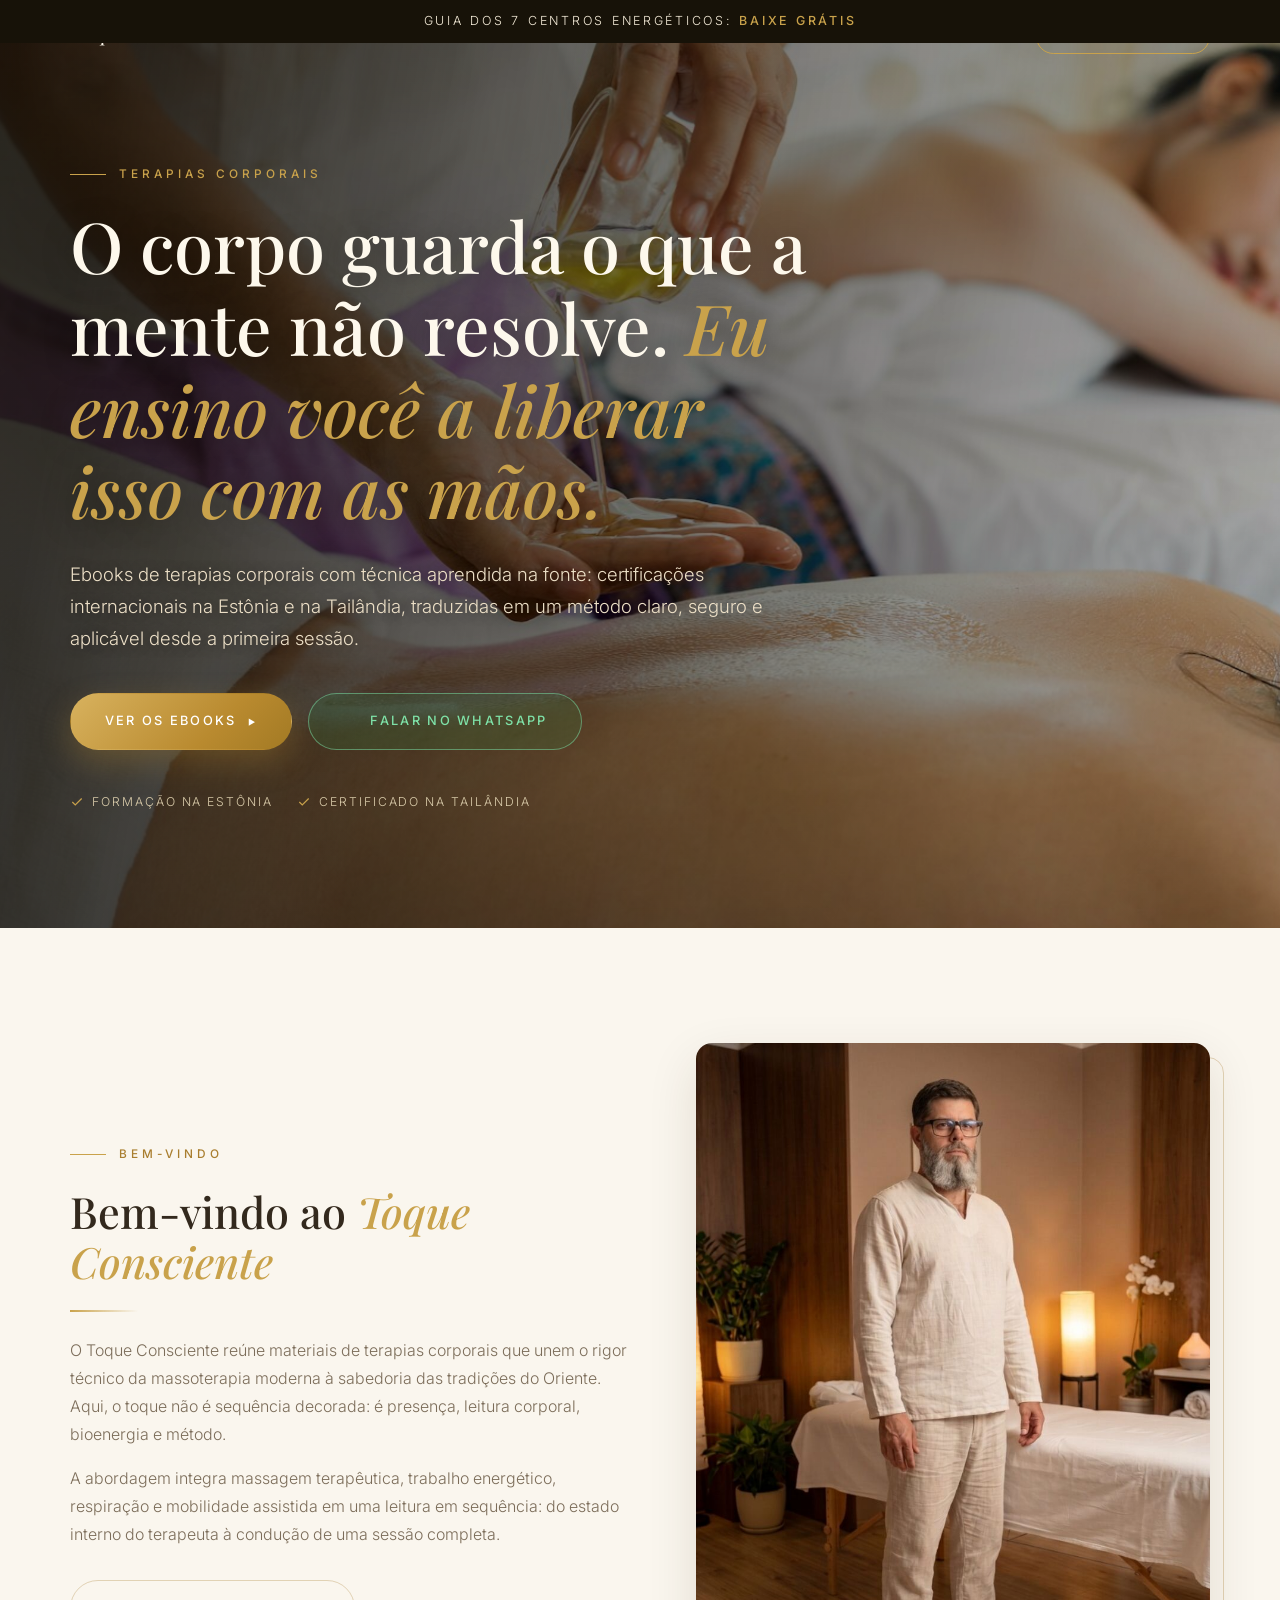
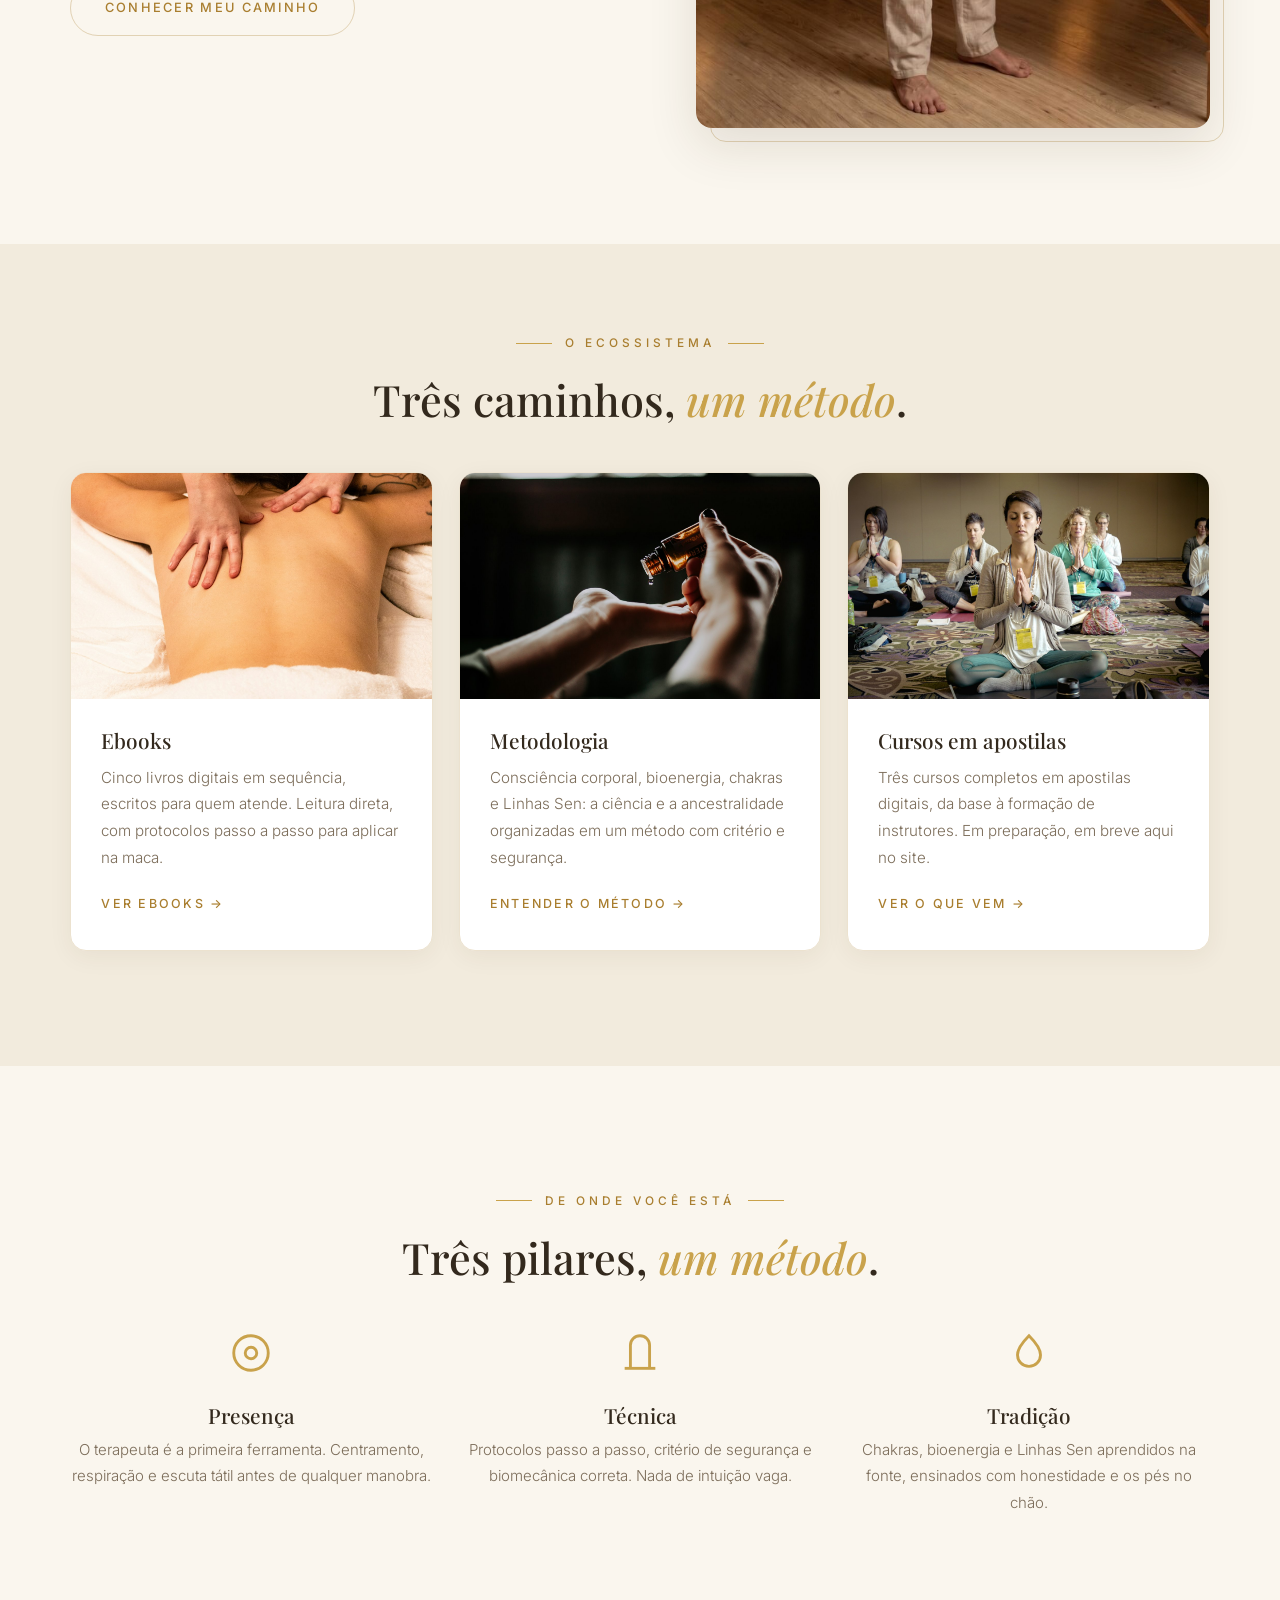
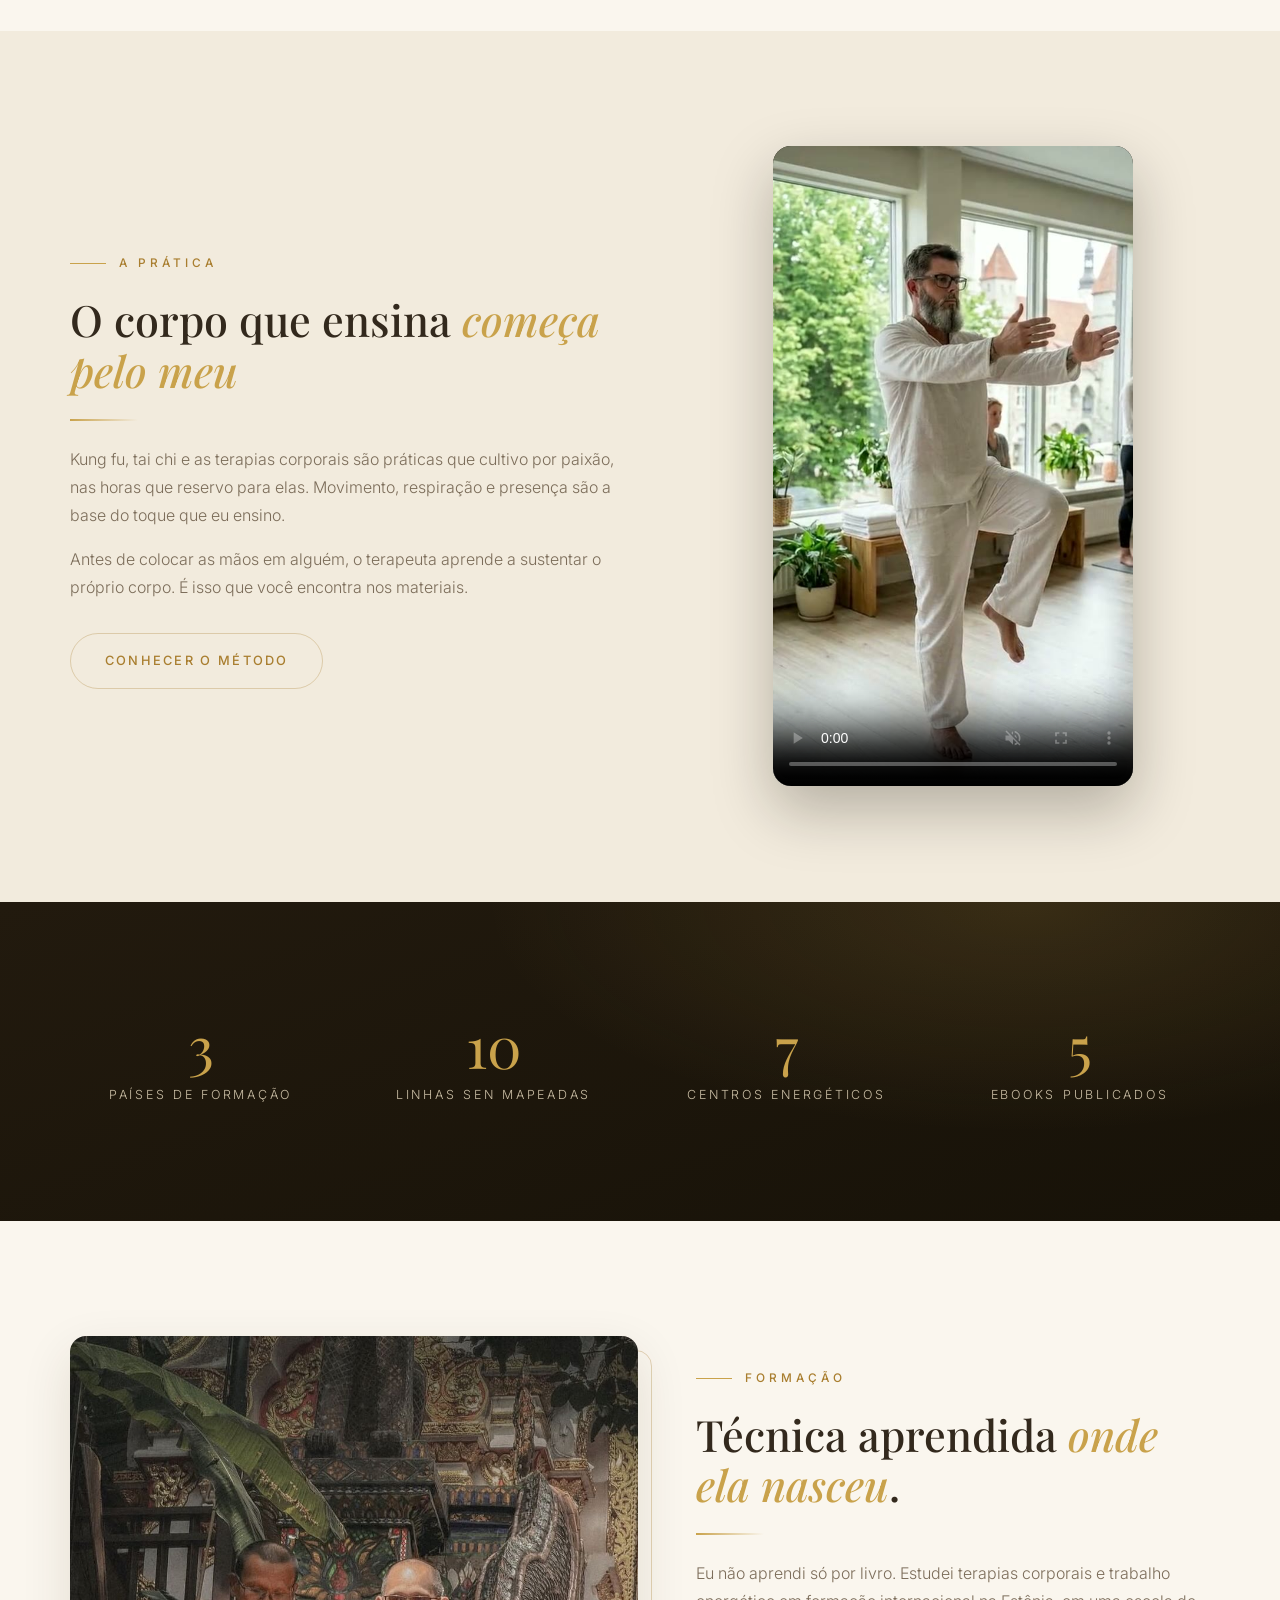
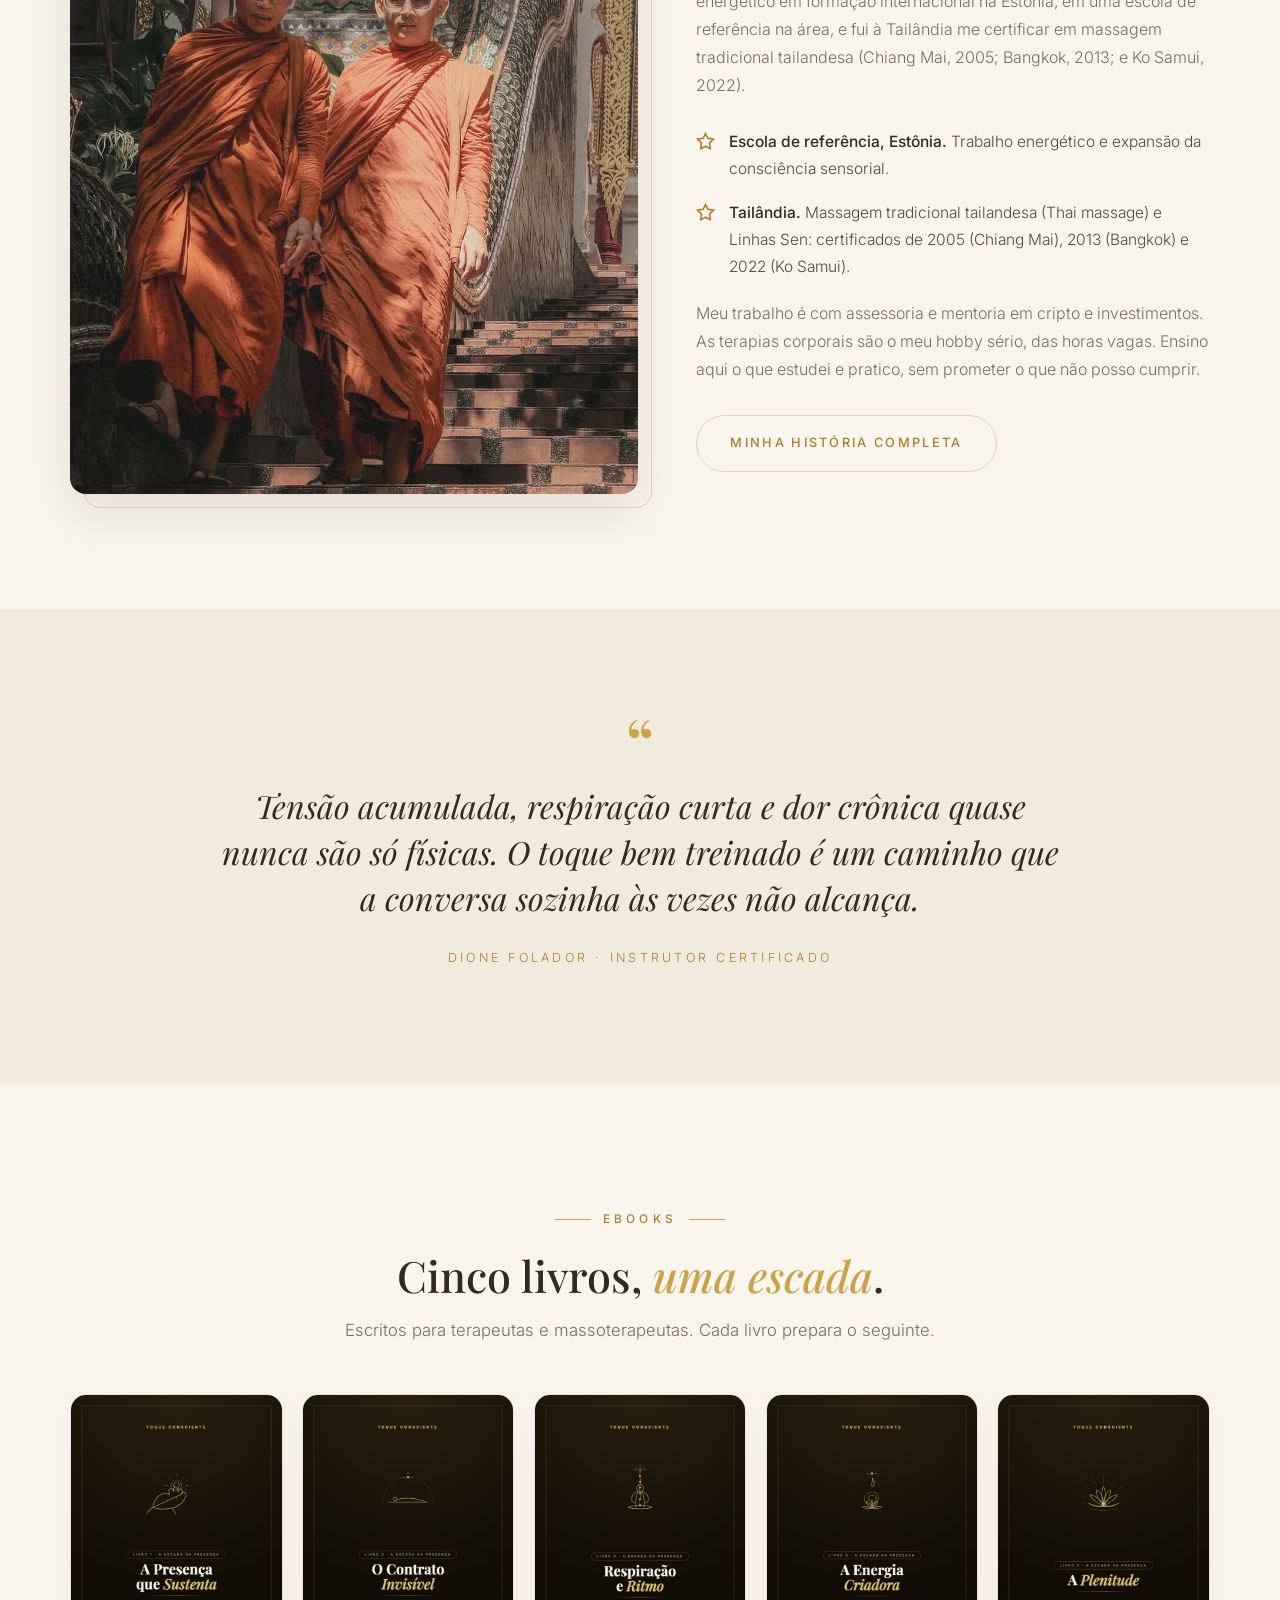
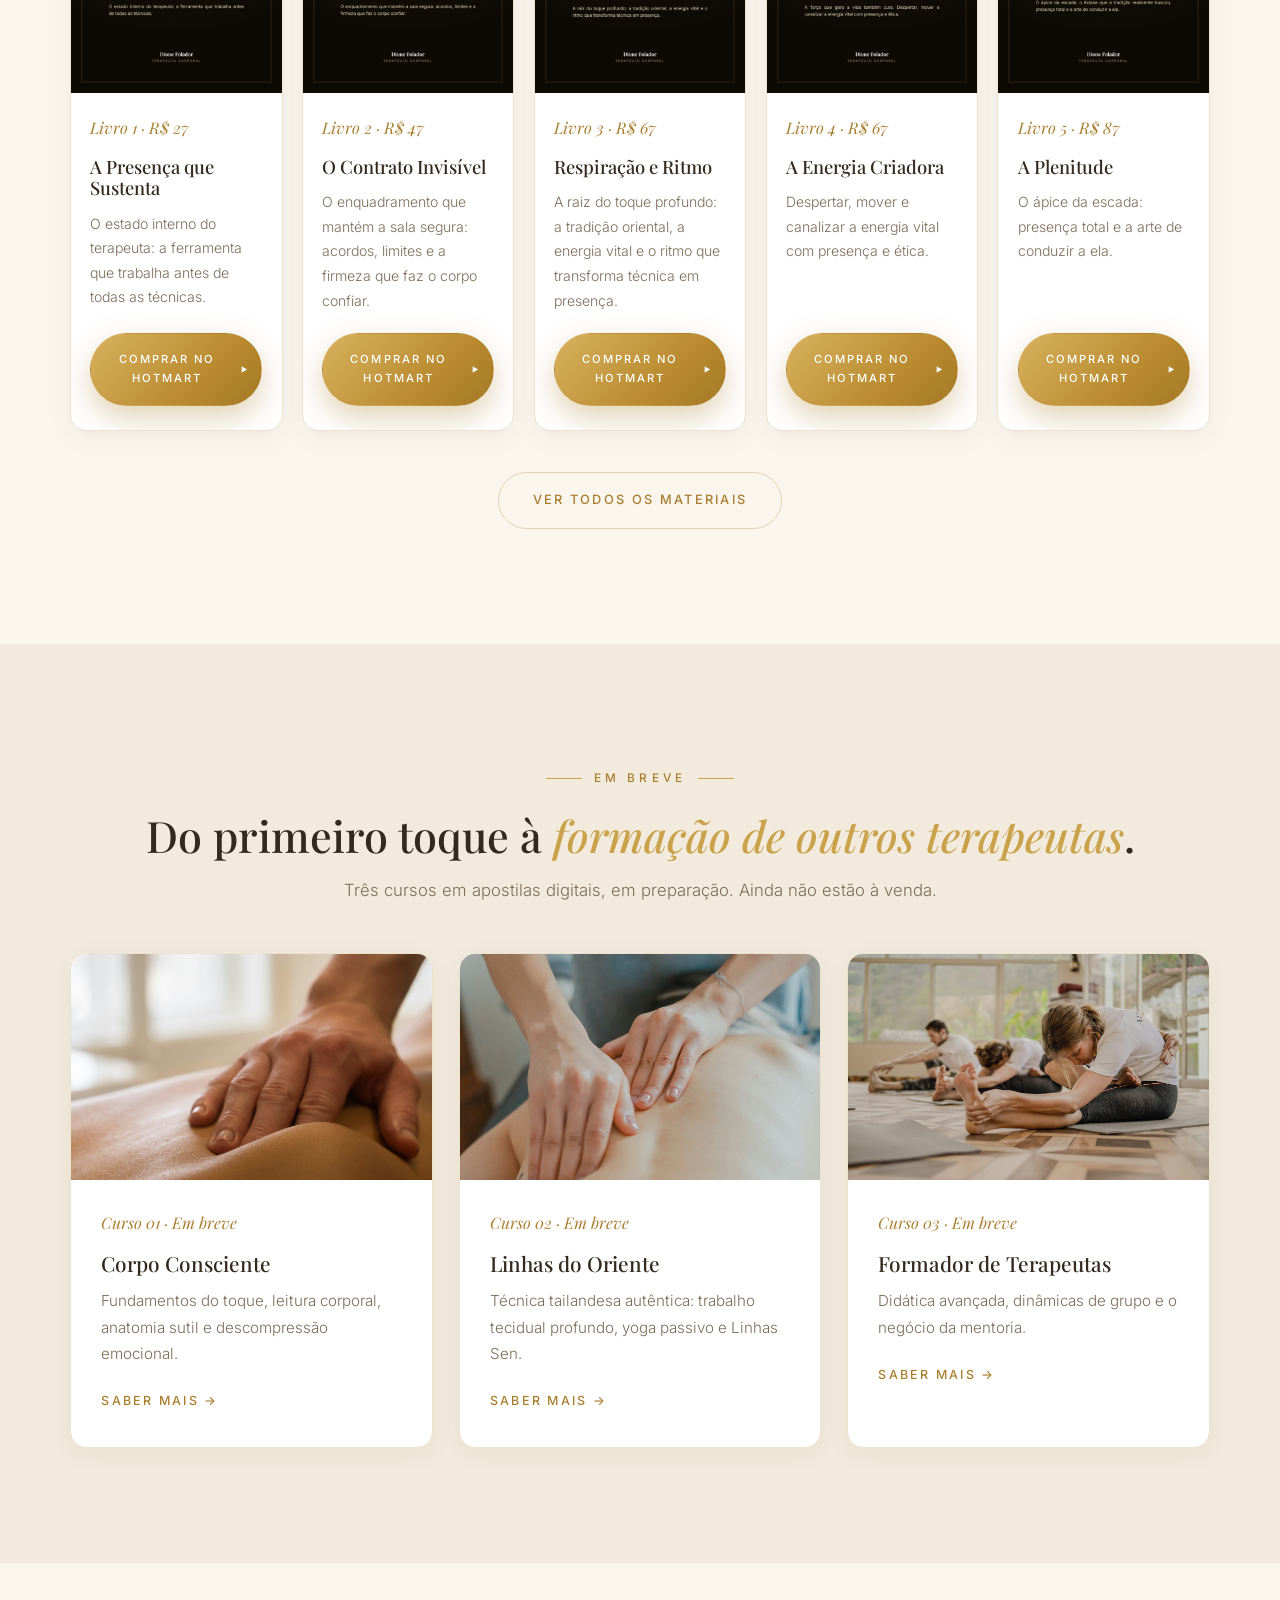
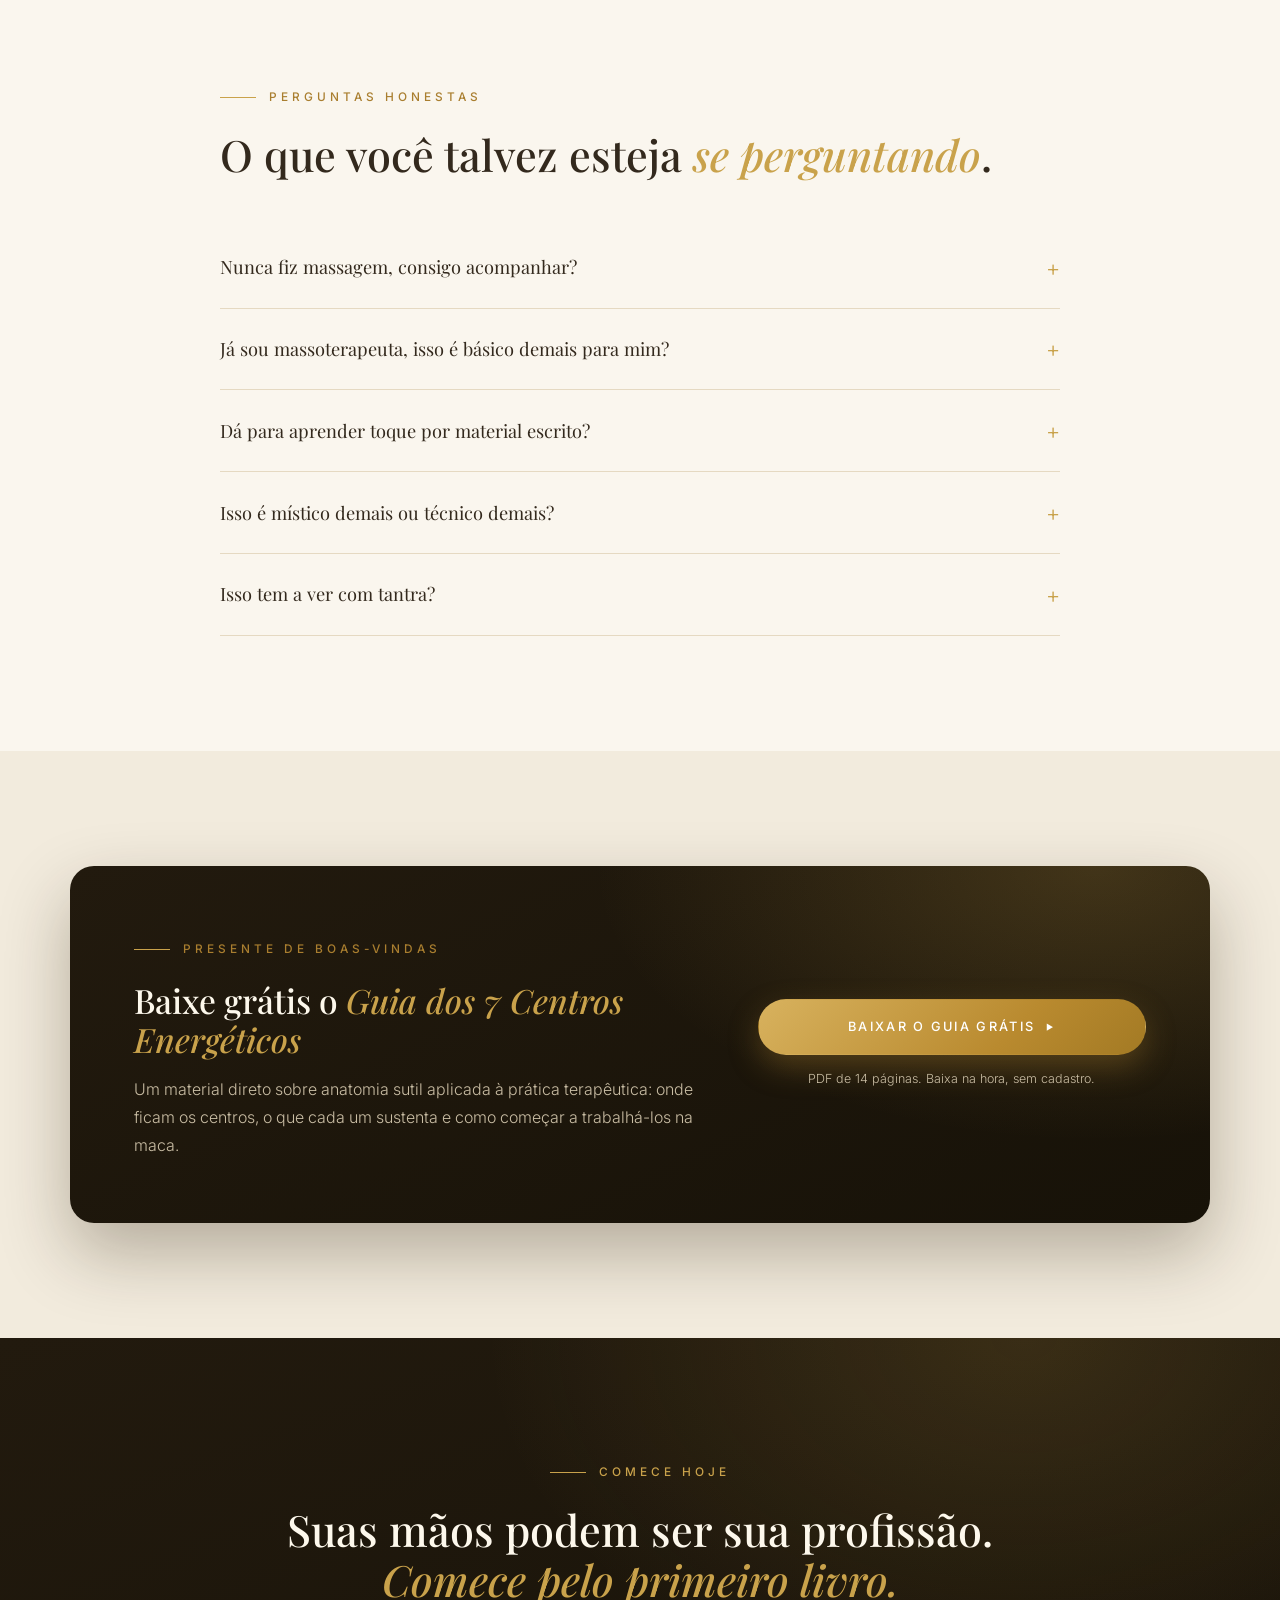
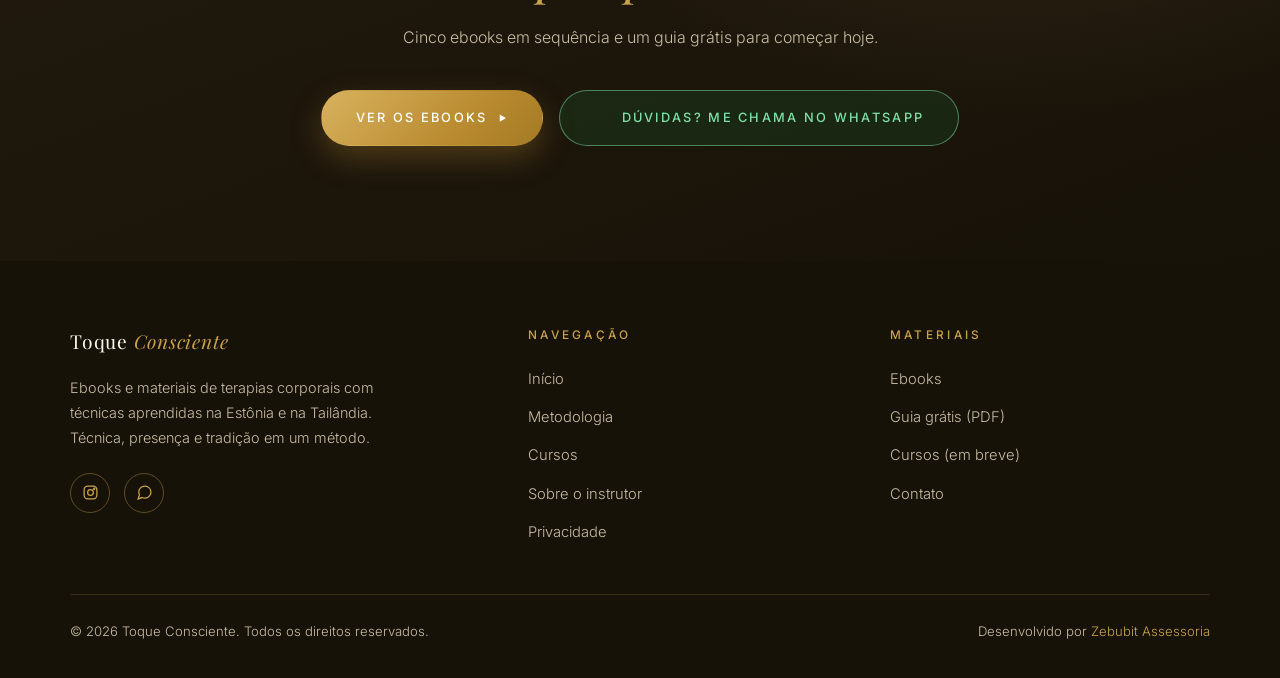
==== index.html @ 994fe3fe "Site Toque Consciente: ebooks, guia grátis e cursos em breve Co-Authored-By: Claude Fable 5.2 <norep" ====
<!DOCTYPE html>
<html lang="pt-BR">
<head>
  <meta charset="UTF-8">
  <meta name="viewport" content="width=device-width, initial-scale=1.0">
  <title>Toque Consciente | Ebooks de Terapias Corporais</title>
  <meta name="description" content="Ebooks de terapias corporais para terapeutas e massoterapeutas: presença, enquadramento, respiração e trabalho energético. Técnica estudada na Estônia e na Tailândia. Baixe grátis o Guia dos 7 Centros Energéticos.">
  <link rel="canonical" href="https://toqueconsciente.com.br/">
  <meta property="og:type" content="website">
  <meta property="og:site_name" content="Toque Consciente">
  <meta property="og:title" content="Toque Consciente | Ebooks de Terapias Corporais">
  <meta property="og:description" content="Ebooks de terapias corporais para terapeutas e massoterapeutas: presença, enquadramento, respiração e trabalho energético. Técnica estudada na Estônia e na Tailândia. Baixe grátis o Guia dos 7 Centros Energéticos.">
  <meta property="og:url" content="https://toqueconsciente.com.br/">
  <meta property="og:image" content="https://toqueconsciente.com.br/img/og.jpg">
  <meta name="twitter:card" content="summary_large_image">
  <link rel="icon" href="favicon.svg" type="image/svg+xml">
  <meta name="theme-color" content="#171208">
  <link rel="stylesheet" href="css/style.css">
</head>
<body>

<div class="announce">Guia dos 7 Centros Energéticos: <a href="downloads/guia-7-centros-energeticos.pdf" download><strong>baixe grátis</strong></a></div>

<header class="nav">
  <div class="container nav-inner">
    <a href="./" class="brand">Toque <span>Consciente</span></a>
    <button class="hamburger" aria-label="Abrir menu"><span></span><span></span><span></span></button>
    <ul class="nav-links">
      <li><a href="./" class="active">Início</a></li>
      <li><a href="metodologia">Metodologia</a></li>
      <li><a href="ebooks">Ebooks</a></li>
      <li><a href="cursos">Cursos</a></li>
      <li><a href="sobre">Sobre</a></li>
      <li><a href="ebooks" class="nav-cta">Ver os ebooks</a></li>
    </ul>
  </div>
</header>

<!-- HERO -->
<section class="hero">
    <div class="hero-bg" style="background-image:url('img/apoio/1544161515-4ab6ce6db874.jpg')"></div>
  <div class="container">
    <div class="hero-content">
      <span class="eyebrow reveal">Terapias Corporais</span>
      <h1 class="reveal d1">O corpo guarda o que a mente não resolve. <em>Eu ensino você a liberar isso com as mãos.</em></h1>
      <p class="sub reveal d2">Ebooks de terapias corporais com técnica aprendida na fonte: certificações internacionais na Estônia e na Tailândia, traduzidas em um método claro, seguro e aplicável desde a primeira sessão.</p>
      <div class="cta-row reveal d3">
        <a href="ebooks" class="btn btn-gold">Ver os ebooks</a>
        <a href="https://wa.me/5534993421500?text=Ol%C3%A1!%20Vim%20pelo%20site%20Toque%20Consciente%20e%20quero%20saber%20mais." target="_blank" rel="noopener" class="btn btn-wa"><svg viewBox="0 0 24 24" fill="none" stroke-width="2"><path d="M21 11.5a8.38 8.38 0 0 1-.9 3.8 8.5 8.5 0 0 1-7.6 4.7 8.38 8.38 0 0 1-3.8-.9L3 21l1.9-5.7a8.38 8.38 0 0 1-.9-3.8 8.5 8.5 0 0 1 4.7-7.6 8.38 8.38 0 0 1 3.8-.9h.5a8.48 8.48 0 0 1 8 8v.5z"/></svg>Falar no WhatsApp</a>
      </div>
      <div class="hero-badges reveal d3">
        <span><svg viewBox="0 0 24 24" fill="none" stroke-width="2"><path d="M20 6L9 17l-5-5"/></svg>Formação na Estônia</span>
        <span><svg viewBox="0 0 24 24" fill="none" stroke-width="2"><path d="M20 6L9 17l-5-5"/></svg>Certificado na Tailândia</span>
      </div>
    </div>
  </div>
</section>

<!-- BOAS-VINDAS -->
<section>
  <div class="container split">
    <div class="reveal">
      <span class="eyebrow">Bem-vindo</span>
      <h2>Bem-vindo ao <em>Toque Consciente</em></h2>
      <hr class="gold-rule">
      <p style="color:var(--muted);">O Toque Consciente reúne materiais de terapias corporais que unem o rigor técnico da massoterapia moderna à sabedoria das tradições do Oriente. Aqui, o toque não é sequência decorada: é presença, leitura corporal, bioenergia e método.</p>
      <p style="color:var(--muted); margin-top:1rem;">A abordagem integra massagem terapêutica, trabalho energético, respiração e mobilidade assistida em uma leitura em sequência: do estado interno do terapeuta à condução de uma sessão completa.</p>
      <div class="cta-row" style="margin-top:2rem;">
        <a href="sobre" class="btn btn-ghost">Conhecer meu caminho</a>
      </div>
    </div>
    <div class="photo-frame reveal d1">
      <img class="photo portrait" src="img/tailandia/dione-maca.jpg" alt="Dione Folador na sala de atendimento, ao lado da maca" loading="lazy">
    </div>
  </div>
</section>

<!-- 3 CARDS COM FOTO (Academia / Sessões / Formação) -->
<section style="background:var(--surface); padding-top:5rem;">
  <div class="container">
    <div class="section-head center reveal">
      <span class="eyebrow">O ecossistema</span>
      <h2>Três caminhos, <em>um método</em>.</h2>
    </div>
    <div class="grid-3">
      <article class="card photo-card reveal">
        <img src="img/apoio/1639162906614-0603b0ae95fd.jpg" alt="Terapeuta aplicando massagem nas costas">
        <div class="pc-body">
          <h3>Ebooks</h3>
          <p>Cinco livros digitais em sequência, escritos para quem atende. Leitura direta, com protocolos passo a passo para aplicar na maca.</p>
          <a class="card-link" href="ebooks">Ver ebooks →</a>
        </div>
      </article>
      <article class="card photo-card reveal d1">
        <img src="img/apoio/1515377905703-c4788e51af15.jpg" alt="Óleo de massagem em frasco âmbar">
        <div class="pc-body">
          <h3>Metodologia</h3>
          <p>Consciência corporal, bioenergia, chakras e Linhas Sen: a ciência e a ancestralidade organizadas em um método com critério e segurança.</p>
          <a class="card-link" href="metodologia">Entender o método →</a>
        </div>
      </article>
      <article class="card photo-card reveal d2">
        <img src="img/apoio/1529693662653-9d480530a697.jpg" alt="Grupo em prática corporal guiada">
        <div class="pc-body">
          <h3>Cursos em apostilas</h3>
          <p>Três cursos completos em apostilas digitais, da base à formação de instrutores. Em preparação, em breve aqui no site.</p>
          <a class="card-link" href="cursos">Ver o que vem →</a>
        </div>
      </article>
    </div>
  </div>
</section>

<!-- PILARES -->
<section>
  <div class="container">
    <div class="section-head center reveal">
      <span class="eyebrow">De onde você está</span>
      <h2>Três pilares, <em>um método</em>.</h2>
    </div>
    <div class="grid-3 pillars">
      <div class="pillar reveal">
        <svg viewBox="0 0 24 24" fill="none" stroke-width="1.5"><circle cx="12" cy="12" r="9"/><circle cx="12" cy="12" r="3"/></svg>
        <h3>Presença</h3>
        <p>O terapeuta é a primeira ferramenta. Centramento, respiração e escuta tátil antes de qualquer manobra.</p>
      </div>
      <div class="pillar reveal d1">
        <svg viewBox="0 0 24 24" fill="none" stroke-width="1.5"><path d="M7 20V8a5 5 0 0 1 10 0v12"/><path d="M4 20h16"/></svg>
        <h3>Técnica</h3>
        <p>Protocolos passo a passo, critério de segurança e biomecânica correta. Nada de intuição vaga.</p>
      </div>
      <div class="pillar reveal d2">
        <svg viewBox="0 0 24 24" fill="none" stroke-width="1.5"><path d="M12 3c-4 4-6 7-6 10a6 6 0 0 0 12 0c0-3-2-6-6-10z"/></svg>
        <h3>Tradição</h3>
        <p>Chakras, bioenergia e Linhas Sen aprendidos na fonte, ensinados com honestidade e os pés no chão.</p>
      </div>
    </div>
  </div>
</section>

<!-- A PRÁTICA (vídeo de kung fu e tai chi) -->
<section style="background:var(--surface);">
  <div class="container split">
    <div class="reveal">
      <span class="eyebrow">A prática</span>
      <h2>O corpo que ensina <em>começa pelo meu</em></h2>
      <hr class="gold-rule">
      <p style="color:var(--muted);">Kung fu, tai chi e as terapias corporais são práticas que cultivo por paixão, nas horas que reservo para elas. Movimento, respiração e presença são a base do toque que eu ensino.</p>
      <p style="color:var(--muted); margin-top:1rem;">Antes de colocar as mãos em alguém, o terapeuta aprende a sustentar o próprio corpo. É isso que você encontra nos materiais.</p>
      <div class="cta-row" style="margin-top:2rem;">
        <a href="metodologia" class="btn btn-ghost">Conhecer o método</a>
      </div>
    </div>
    <div class="pratica-video reveal d1">
      <video id="videoPratica" muted loop playsinline preload="metadata" poster="media/pratica-montagem-capa.jpg" aria-label="Montagem de práticas: kung fu e tai chi, aulas em grupo, a turma e as cerimônias de formação">
        <source src="media/pratica-montagem.mp4" type="video/mp4">
      </video>
    </div>
  </div>
</section>

<style>
.pratica-video{width:min(100%,360px);justify-self:center;aspect-ratio:9/16;border-radius:18px;overflow:hidden;box-shadow:0 24px 60px rgba(23,18,8,.28);background:#171208;}
.pratica-video video{display:block;width:100%;height:100%;object-fit:cover;}
</style>
<script>
(function(){
  var v=document.getElementById('videoPratica'); if(!v) return;
  if(window.matchMedia('(prefers-reduced-motion: reduce)').matches){ v.controls=true; return; }
  if('IntersectionObserver' in window){
    new IntersectionObserver(function(es){ es.forEach(function(e){ if(e.isIntersecting){ var p=v.play(); if(p&&p.catch) p.catch(function(){ v.controls=true; }); } else { v.pause(); } }); },{threshold:.25}).observe(v);
  } else { v.play(); }
})();
</script>

<!-- FAIXA DE NÚMEROS -->
<section class="band-dark">
  <div class="container">
    <div class="stats reveal">
      <div class="stat"><div class="n">3</div><div class="l">Países de formação</div></div>
      <div class="stat"><div class="n">10</div><div class="l">Linhas Sen mapeadas</div></div>
      <div class="stat"><div class="n">7</div><div class="l">Centros energéticos</div></div>
      <div class="stat"><div class="n">5</div><div class="l">Ebooks publicados</div></div>
    </div>
  </div>
</section>

<!-- AUTORIDADE -->
<section>
  <div class="container split">
    <div class="photo-frame reveal">
      <img class="photo portrait" src="img/tailandia/monges-caminhando.jpg" alt="Monges budistas caminhando em um templo na Tailândia" loading="lazy">
    </div>
    <div class="reveal d1">
      <span class="eyebrow">Formação</span>
      <h2>Técnica aprendida <em>onde ela nasceu</em>.</h2>
      <hr class="gold-rule">
      <p style="color:var(--muted);">Eu não aprendi só por livro. Estudei terapias corporais e trabalho energético em formação internacional na Estônia, em uma escola de referência na área, e fui à Tailândia me certificar em massagem tradicional tailandesa (Chiang Mai, 2005; Bangkok, 2013; e Ko Samui, 2022).</p>
      <ul class="cred-list">
        <li><svg viewBox="0 0 24 24" fill="none" stroke-width="2"><path d="M12 2l3 6 7 1-5 5 1 7-6-3-6 3 1-7-5-5 7-1z"/></svg><span><strong>Escola de referência, Estônia.</strong> Trabalho energético e expansão da consciência sensorial.</span></li>
        <li><svg viewBox="0 0 24 24" fill="none" stroke-width="2"><path d="M12 2l3 6 7 1-5 5 1 7-6-3-6 3 1-7-5-5 7-1z"/></svg><span><strong>Tailândia.</strong> Massagem tradicional tailandesa (Thai massage) e Linhas Sen: certificados de 2005 (Chiang Mai), 2013 (Bangkok) e 2022 (Ko Samui).</span></li>
      </ul>
      <p style="color:var(--muted); margin-top:1.2rem;">Meu trabalho é com assessoria e mentoria em cripto e investimentos. As terapias corporais são o meu hobby sério, das horas vagas. Ensino aqui o que estudei e pratico, sem prometer o que não posso cumprir.</p>
      <div class="cta-row" style="margin-top:2rem;">
        <a href="sobre" class="btn btn-ghost">Minha história completa</a>
      </div>
    </div>
  </div>
</section>

<!-- CITAÇÃO -->
<section style="background:var(--surface);">
  <div class="container">
    <figure class="quote reveal">
      <span class="q-mark">“</span>
      <blockquote>Tensão acumulada, respiração curta e dor crônica quase nunca são só físicas. O toque bem treinado é um caminho que a conversa sozinha às vezes não alcança.</blockquote>
      <figcaption>Dione Folador · Instrutor certificado</figcaption>
    </figure>
  </div>
</section>

<!-- EBOOKS -->
<section>
  <div class="container">
    <div class="section-head center reveal">
      <span class="eyebrow">Ebooks</span>
      <h2>Cinco livros, <em>uma escada</em>.</h2>
      <p class="lead">Escritos para terapeutas e massoterapeutas. Cada livro prepara o seguinte.</p>
    </div>
    <div class="ebook-grid">
      <article class="card ebook-card reveal">
        <a href="https://pay.hotmart.com/T107495771S" target="_blank" rel="noopener"><img src="img/ebooks/livro-1.jpg" alt="Capa do ebook A Presença que Sustenta" loading="lazy" width="636" height="900"></a>
        <div class="pc-body">
          <span class="num">Livro 1 · R$ 27</span>
          <h3>A Presença que Sustenta</h3>
          <p>O estado interno do terapeuta: a ferramenta que trabalha antes de todas as técnicas.</p>
          <a class="btn btn-gold" href="https://pay.hotmart.com/T107495771S" target="_blank" rel="noopener">Comprar no Hotmart</a>
        </div>
      </article>
      <article class="card ebook-card reveal">
        <a href="https://pay.hotmart.com/H107496016I" target="_blank" rel="noopener"><img src="img/ebooks/livro-2.jpg" alt="Capa do ebook O Contrato Invisível" loading="lazy" width="636" height="900"></a>
        <div class="pc-body">
          <span class="num">Livro 2 · R$ 47</span>
          <h3>O Contrato Invisível</h3>
          <p>O enquadramento que mantém a sala segura: acordos, limites e a firmeza que faz o corpo confiar.</p>
          <a class="btn btn-gold" href="https://pay.hotmart.com/H107496016I" target="_blank" rel="noopener">Comprar no Hotmart</a>
        </div>
      </article>
      <article class="card ebook-card reveal">
        <a href="https://pay.hotmart.com/S107496141J" target="_blank" rel="noopener"><img src="img/ebooks/livro-3.jpg" alt="Capa do ebook Respiração e Ritmo" loading="lazy" width="636" height="900"></a>
        <div class="pc-body">
          <span class="num">Livro 3 · R$ 67</span>
          <h3>Respiração e Ritmo</h3>
          <p>A raiz do toque profundo: a tradição oriental, a energia vital e o ritmo que transforma técnica em presença.</p>
          <a class="btn btn-gold" href="https://pay.hotmart.com/S107496141J" target="_blank" rel="noopener">Comprar no Hotmart</a>
        </div>
      </article>
      <article class="card ebook-card reveal">
        <a href="https://pay.hotmart.com/H107496213Y" target="_blank" rel="noopener"><img src="img/ebooks/livro-4.jpg" alt="Capa do ebook A Energia Criadora" loading="lazy" width="636" height="900"></a>
        <div class="pc-body">
          <span class="num">Livro 4 · R$ 67</span>
          <h3>A Energia Criadora</h3>
          <p>Despertar, mover e canalizar a energia vital com presença e ética.</p>
          <a class="btn btn-gold" href="https://pay.hotmart.com/H107496213Y" target="_blank" rel="noopener">Comprar no Hotmart</a>
        </div>
      </article>
      <article class="card ebook-card reveal">
        <a href="https://pay.hotmart.com/P107498707A" target="_blank" rel="noopener"><img src="img/ebooks/livro-5.jpg" alt="Capa do ebook A Plenitude" loading="lazy" width="636" height="900"></a>
        <div class="pc-body">
          <span class="num">Livro 5 · R$ 87</span>
          <h3>A Plenitude</h3>
          <p>O ápice da escada: presença total e a arte de conduzir a ela.</p>
          <a class="btn btn-gold" href="https://pay.hotmart.com/P107498707A" target="_blank" rel="noopener">Comprar no Hotmart</a>
        </div>
      </article>
    </div>
    <div class="cta-row" style="justify-content:center; margin-top:2.6rem;">
      <a href="ebooks" class="btn btn-ghost">Ver todos os materiais</a>
    </div>
  </div>
</section>

<!-- ESTEIRA DE CURSOS COM FOTOS -->
<section style="background:var(--surface);">
  <div class="container">
    <div class="section-head center reveal">
      <span class="eyebrow">Em breve</span>
      <h2>Do primeiro toque à <em>formação de outros terapeutas</em>.</h2>
      <p class="lead">Três cursos em apostilas digitais, em preparação. Ainda não estão à venda.</p>
    </div>
    <div class="grid-3">
      <article class="card photo-card reveal">
        <img src="img/apoio/1745327883508-b6cd32e5dde5.jpg" alt="Massagem terapêutica nas costas">
        <div class="pc-body">
          <span class="num">Curso 01 · Em breve</span>
          <h3>Corpo Consciente</h3>
          <p>Fundamentos do toque, leitura corporal, anatomia sutil e descompressão emocional.</p>
          <a class="card-link" href="cursos">Saber mais →</a>
        </div>
      </article>
      <article class="card photo-card reveal d1">
        <img src="img/apoio/1519823551278-64ac92734fb1.jpg" alt="Alongamento assistido de massagem tailandesa">
        <div class="pc-body">
          <span class="num">Curso 02 · Em breve</span>
          <h3>Linhas do Oriente</h3>
          <p>Técnica tailandesa autêntica: trabalho tecidual profundo, yoga passivo e Linhas Sen.</p>
          <a class="card-link" href="cursos">Saber mais →</a>
        </div>
      </article>
      <article class="card photo-card reveal d2">
        <img src="img/apoio/1683056255281-e52a141924f0.jpg" alt="Turma em formação prática">
        <div class="pc-body">
          <span class="num">Curso 03 · Em breve</span>
          <h3>Formador de Terapeutas</h3>
          <p>Didática avançada, dinâmicas de grupo e o negócio da mentoria.</p>
          <a class="card-link" href="cursos">Saber mais →</a>
        </div>
      </article>
    </div>
  </div>
</section>

<!-- OBJEÇÕES -->
<section>
  <div class="container" style="max-width:840px;">
    <div class="section-head reveal">
      <span class="eyebrow">Perguntas honestas</span>
      <h2>O que você talvez esteja <em>se perguntando</em>.</h2>
    </div>
    <div class="faq reveal">
      <details>
        <summary>Nunca fiz massagem, consigo acompanhar?</summary>
        <p>Os ebooks são escritos para quem já atende ou está em formação, mas começam pelo que vem antes de qualquer manobra: postura, pressão, ética e presença. Se você está chegando agora, comece pelo Guia dos 7 Centros, que é grátis, e pelo Livro 1.</p>
      </details>
      <details>
        <summary>Já sou massoterapeuta, isso é básico demais para mim?</summary>
        <p>Os livros não ensinam sequência de manobras. Eles tratam do que quase nenhum curso cobre: o estado do terapeuta, o enquadramento da sessão, a respiração e o ritmo. É o que separa aplicar técnica de sustentar uma sessão.</p>
      </details>
      <details>
        <summary>Dá para aprender toque por material escrito?</summary>
        <p>Leitura não substitui prática com supervisão, e eu não prometo isso. O que o material escrito entrega bem é o critério: o que observar, em que ordem fazer e o que nunca fazer. Os livros trazem protocolos passo a passo e ilustrações para você levar para a sua prática.</p>
      </details>
      <details>
        <summary>Isso é místico demais ou técnico demais?</summary>
        <p>Nem um, nem outro. A tradição descreve, a prática confirma, e eu ensino os dois lados com honestidade: o que é técnica manual mensurável e o que é a leitura energética da tradição.</p>
      </details>
      <details>
        <summary>Isso tem a ver com tantra?</summary>
        <p>Sim e não. Parte da minha formação vem da tradição tântrica, estudada na Estônia, e ela atravessa o método na forma de presença, respiração e trabalho energético. E não, não é sobre o que o senso comum imagina: tantra é uma tradição milenar de consciência através do corpo, e é com essa seriedade que ela aparece aqui. <a href="metodologia" style="font-weight:500;">Explico em detalhe na página de Metodologia</a>.</p>
      </details>
    </div>
  </div>
</section>

<!-- LEAD MAGNET -->
<section style="background:var(--surface);">
  <div class="container">
    <div class="lead-box reveal">
      <div>
        <span class="eyebrow">Presente de boas-vindas</span>
        <h2 style="font-size: clamp(1.5rem, 3vw, 2.1rem);">Baixe grátis o <em>Guia dos 7 Centros Energéticos</em></h2>
        <p style="margin-top: 1rem;">Um material direto sobre anatomia sutil aplicada à prática terapêutica: onde ficam os centros, o que cada um sustenta e como começar a trabalhá-los na maca.</p>
      </div>
      <div class="lead-form">
        <a class="btn btn-gold" href="downloads/guia-7-centros-energeticos.pdf" download style="width:100%;">Baixar o guia grátis</a>
        <p style="font-size:.78rem; color:var(--on-dark-muted); text-align:center;">PDF de 14 páginas. Baixa na hora, sem cadastro.</p>
      </div>
    </div>
  </div>
</section>

<!-- CTA FINAL -->
<section class="final-cta band-dark">
  <div class="container reveal">
    <span class="eyebrow" style="justify-content:center;">Comece hoje</span>
    <h2>Suas mãos podem ser sua profissão. <em>Comece pelo primeiro livro.</em></h2>
    <p>Cinco ebooks em sequência e um guia grátis para começar hoje.</p>
    <div class="cta-row">
      <a href="ebooks" class="btn btn-gold">Ver os ebooks</a>
      <a href="https://wa.me/5534993421500?text=Ol%C3%A1!%20Vim%20pelo%20site%20Toque%20Consciente%20e%20quero%20ajuda%20para%20escolher%20por%20onde%20come%C3%A7ar." target="_blank" rel="noopener" class="btn btn-wa"><svg viewBox="0 0 24 24" fill="none" stroke-width="2"><path d="M21 11.5a8.38 8.38 0 0 1-.9 3.8 8.5 8.5 0 0 1-7.6 4.7 8.38 8.38 0 0 1-3.8-.9L3 21l1.9-5.7a8.38 8.38 0 0 1-.9-3.8 8.5 8.5 0 0 1 4.7-7.6 8.38 8.38 0 0 1 3.8-.9h.5a8.48 8.48 0 0 1 8 8v.5z"/></svg>Dúvidas? Me chama no WhatsApp</a>
    </div>
  </div>
</section>

<footer>
  <div class="container">
    <div class="foot-grid">
      <div>
        <a href="./" class="brand">Toque <span>Consciente</span></a>
        <p class="foot-about">Ebooks e materiais de terapias corporais com técnicas aprendidas na Estônia e na Tailândia. Técnica, presença e tradição em um método.</p>
        <div class="foot-social">
          <!-- @ do instrutor -->
          <a href="https://www.instagram.com/dionefol" target="_blank" rel="noopener" aria-label="Instagram"><svg viewBox="0 0 24 24" fill="none" stroke-width="1.8"><rect x="3" y="3" width="18" height="18" rx="5"/><circle cx="12" cy="12" r="4"/><circle cx="17.2" cy="6.8" r=".8" fill="currentColor"/></svg></a>
          <a href="https://wa.me/5534993421500?text=Ol%C3%A1!%20Vim%20pelo%20site%20Toque%20Consciente." target="_blank" rel="noopener" aria-label="WhatsApp"><svg viewBox="0 0 24 24" fill="none" stroke-width="1.8"><path d="M21 11.5a8.38 8.38 0 0 1-.9 3.8 8.5 8.5 0 0 1-7.6 4.7 8.38 8.38 0 0 1-3.8-.9L3 21l1.9-5.7a8.38 8.38 0 0 1-.9-3.8 8.5 8.5 0 0 1 4.7-7.6 8.38 8.38 0 0 1 3.8-.9h.5a8.48 8.48 0 0 1 8 8v.5z"/></svg></a>
        </div>
      </div>
      <div class="foot-col">
        <h4>Navegação</h4>
        <ul>
          <li><a href="./">Início</a></li>
          <li><a href="metodologia">Metodologia</a></li>
          <li><a href="cursos">Cursos</a></li>
          <li><a href="sobre">Sobre o instrutor</a></li>
          <li><a href="privacidade">Privacidade</a></li>
        </ul>
      </div>
      <div class="foot-col">
        <h4>Materiais</h4>
        <ul>
          <li><a href="ebooks">Ebooks</a></li>
          <li><a href="downloads/guia-7-centros-energeticos.pdf" download>Guia grátis (PDF)</a></li>
          <li><a href="cursos">Cursos (em breve)</a></li>
          <li><a href="https://wa.me/5534993421500?text=Ol%C3%A1!%20Vim%20pelo%20site%20Toque%20Consciente." target="_blank" rel="noopener">Contato</a></li>
        </ul>
      </div>
    </div>
    <div class="foot-note">
      <span>© 2026 Toque Consciente. Todos os direitos reservados.</span>
      <span>Desenvolvido por <a href="https://zebubit.com.br" target="_blank" rel="noopener">Zebubit Assessoria</a></span>
    </div>
  </div>
</footer>

<script src="js/main.js"></script>
</body>
</html>
---- css/style.css ----
/* ============================================
   TOQUE CONSCIENTE . Ivory & Gold (ref: Embodied Awakening Academy)
   Playfair Display (títulos) + Inter (corpo)
   ============================================ */
@import url('https://fonts.googleapis.com/css2?family=Inter:wght@300;400;500;600&family=Playfair+Display:ital,wght@0,400;0,500;0,600;1,400;1,500&display=swap');

:root {
  --bg: #faf6ee;            /* marfim */
  --surface: #f2ebdd;       /* creme (seções alternadas) */
  --card: #ffffff;
  --ink: #33291d;           /* texto forte */
  --cream: #33291d;         /* compat: "texto forte" nas páginas */
  --text: #57493a;
  --muted: #7c6d5a;
  --gold: #a97e2f;          /* dourado profundo (texto pequeno) */
  --gold-hi: #c9a24b;       /* dourado claro (títulos grandes, detalhes) */
  --gold-bright: #a97e2f;   /* compat */
  --line: rgba(169, 126, 47, .3);
  --dark: #171208;          /* faixas escuras */
  --dark-2: #221a0e;
  --on-dark: #f3ead7;
  --on-dark-muted: #c9bda4;
  --whatsapp: #1faa55;
  --radius: 16px;
  --shadow: 0 18px 50px rgba(60, 44, 16, .12);
  --ease: cubic-bezier(.22, .7, .3, 1);
}

* { margin: 0; padding: 0; box-sizing: border-box; }
/* scroll suave é ativado via JS após o load, para âncoras abrirem instantâneas */
html, body { overflow-x: hidden; }
body {
  background: var(--bg);
  color: var(--text);
  font-family: 'Inter', system-ui, sans-serif;
  font-weight: 300;
  font-size: 16px;
  line-height: 1.75;
  -webkit-font-smoothing: antialiased;
}
img { max-width: 100%; display: block; }
a { color: var(--gold); text-decoration: none; }
h1, h2, h3, .serif { font-family: 'Playfair Display', Georgia, serif; font-weight: 500; color: var(--ink); line-height: 1.16; }
h1 { font-size: clamp(2.4rem, 6vw, 4.4rem); }
h2 { font-size: clamp(1.8rem, 4vw, 2.7rem); }
h3 { font-size: 1.3rem; }
em, .gold-italic { font-style: italic; color: var(--gold-hi); }
p { max-width: 68ch; }
::selection { background: var(--gold-hi); color: #fff; }

.container { width: min(1140px, 92%); margin: 0 auto; }
section { padding: clamp(4.5rem, 9vw, 7.5rem) 0; position: relative; }

/* ---------- faixa de aviso ---------- */
.announce {
  background: var(--dark); color: var(--on-dark);
  text-align: center; font-size: .78rem; letter-spacing: .22em; text-transform: uppercase;
  padding: .65rem 1rem; position: relative; z-index: 120;
}
.announce strong { color: var(--gold-hi); font-weight: 500; }

/* ---------- eyebrow / ornamentos ---------- */
.eyebrow {
  display: inline-flex; align-items: center; gap: .8rem;
  font-size: .74rem; letter-spacing: .34em; text-transform: uppercase;
  color: var(--gold); font-weight: 500; margin-bottom: 1.3rem;
}
.eyebrow::before { content: ""; width: 36px; height: 1px; background: var(--gold-hi); }
.center .eyebrow::after { content: ""; width: 36px; height: 1px; background: var(--gold-hi); }
.gold-rule { width: 68px; height: 2px; background: linear-gradient(90deg, var(--gold-hi), transparent); border: 0; margin: 1.5rem 0; }
.section-head { margin-bottom: 3rem; }
.section-head.center { text-align: center; }
.section-head.center .eyebrow { justify-content: center; }
.section-head p.lead { color: var(--muted); margin-top: 1rem; font-size: 1.05rem; }
.section-head.center p.lead { margin-left: auto; margin-right: auto; }

/* ---------- nav ---------- */
.nav {
  position: fixed; inset: 0 0 auto 0; z-index: 100;
  transition: background .35s var(--ease), box-shadow .35s var(--ease), padding .35s var(--ease);
  padding: 1.15rem 0;
}
.nav-inner { display: flex; align-items: center; justify-content: space-between; }
.brand { font-family: 'Playfair Display', serif; font-size: 1.2rem; color: #fdf8ec; letter-spacing: .04em; transition: color .3s; }
.brand span { color: var(--gold-hi); font-style: italic; }
.nav-links { display: flex; gap: 1.9rem; list-style: none; align-items: center; }
.nav-links a { color: #f0e8d5; font-size: .8rem; letter-spacing: .16em; text-transform: uppercase; font-weight: 400; transition: color .25s; }
.nav-links a:hover, .nav-links a.active { color: var(--gold-hi); }
.nav-cta {
  border: 1px solid var(--gold-hi); color: var(--gold-hi) !important;
  padding: .55rem 1.3rem; border-radius: 999px; transition: background .25s, color .25s;
}
.nav-cta:hover { background: var(--gold-hi); color: #fff !important; }
.nav.scrolled { background: rgba(250, 246, 238, .95); backdrop-filter: blur(14px); box-shadow: 0 6px 24px rgba(60, 44, 16, .1); padding: .8rem 0; }
.nav.scrolled .brand { color: var(--ink); }
.nav.scrolled .nav-links a { color: var(--text); }
.nav.scrolled .nav-links a:hover, .nav.scrolled .nav-links a.active { color: var(--gold); }
.nav.scrolled .nav-cta { border-color: var(--gold); color: var(--gold) !important; }
.nav.scrolled .nav-cta:hover { background: var(--gold); color: #fff !important; }
.hamburger { display: none; background: none; border: 0; cursor: pointer; padding: .6rem; z-index: 110; }
.hamburger span { display: block; width: 24px; height: 2px; background: #fdf8ec; margin: 5px 0; transition: .3s var(--ease); }
.nav.scrolled .hamburger span { background: var(--ink); }
.nav-links.open ~ .hamburger span, .hamburger.open span { background: #fdf8ec; }

/* ---------- hero com foto ---------- */
.hero {
  min-height: 92svh; display: flex; align-items: center;
  padding-top: 7rem; position: relative; isolation: isolate; overflow: hidden;
}
.hero.page-hero { min-height: 72svh; }
.hero-bg {
  position: absolute; inset: 0; z-index: -2;
  background-image: var(--hero-img);
  background-size: cover; background-position: center 30%;
  transform: scale(1.12); will-change: transform;
}
.hero::before {
  content: ""; position: absolute; inset: 0; z-index: -1;
  background: linear-gradient(100deg, rgba(14, 10, 4, .82) 8%, rgba(14, 10, 4, .55) 52%, rgba(14, 10, 4, .28) 100%);
}
.hero .hero-content { max-width: 760px; }
.hero h1 { color: #fdf8ec; text-shadow: 0 2px 30px rgba(0, 0, 0, .35); }
.hero .eyebrow { color: var(--gold-hi); }
.hero .eyebrow::before { background: var(--gold-hi); }
.hero p.sub { color: #ecdfc6; font-size: clamp(1rem, 2vw, 1.16rem); margin: 1.6rem 0 2.4rem; text-shadow: 0 1px 14px rgba(0, 0, 0, .4); }
.hero-badges { display: flex; flex-wrap: wrap; gap: .6rem 1.5rem; margin-top: 2.6rem; color: #d9cbaa; font-size: .76rem; letter-spacing: .16em; text-transform: uppercase; }
.hero-badges span { display: inline-flex; align-items: center; gap: .5rem; }
.hero-badges svg { width: 14px; height: 14px; stroke: var(--gold-hi); }

/* ---------- botões ---------- */
.btn {
  display: inline-flex; align-items: center; justify-content: center; gap: .7rem;
  padding: 1rem 2.1rem; border-radius: 999px; font-weight: 500; font-size: .8rem;
  letter-spacing: .18em; text-transform: uppercase; cursor: pointer;
  transition: transform .25s var(--ease), box-shadow .25s, background .25s, color .25s;
  border: 1px solid transparent; min-height: 48px; text-align: center;
}
.btn:active { transform: scale(.97); }
.btn-gold { background: linear-gradient(135deg, #d8b25e, #b98a2f 65%, #a37a24); color: #fff; box-shadow: 0 12px 30px rgba(169, 126, 47, .35); }
.btn-gold::after { content: "▶"; font-size: .62em; translate: 0 1px; }
.btn-gold:hover { transform: translateY(-2px); box-shadow: 0 18px 40px rgba(169, 126, 47, .45); }
.btn-ghost { border-color: rgba(255, 255, 255, .55); color: #fdf8ec; }
.btn-ghost:hover { border-color: var(--gold-hi); color: var(--gold-hi); }
.on-light .btn-ghost, section:not(.band-dark) .btn-ghost { border-color: var(--line); color: var(--gold); }
.on-light .btn-ghost:hover, section:not(.band-dark) .btn-ghost:hover { background: rgba(169, 126, 47, .08); }
.hero .btn-ghost { border-color: rgba(255, 255, 255, .55) !important; color: #fdf8ec !important; }
.btn-wa { border-color: rgba(31, 170, 85, .5); color: #157a3e; background: rgba(31, 170, 85, .07); }
.btn-wa:hover { background: rgba(31, 170, 85, .16); }
.hero .btn-wa, .band-dark .btn-wa { color: #7ee2a8; border-color: rgba(126, 226, 168, .5); background: rgba(31, 170, 85, .12); }
.btn svg { width: 17px; height: 17px; flex: none; }
.cta-row { display: flex; flex-wrap: wrap; gap: 1rem; }

/* ---------- fotos ---------- */
.photo { border-radius: var(--radius); box-shadow: var(--shadow); object-fit: cover; width: 100%; }
.photo.landscape { aspect-ratio: 4/3; }
.photo.portrait { aspect-ratio: 3/4; }
.photo.wide { aspect-ratio: 16/9; }
.photo-frame { position: relative; }
.photo-frame::after {
  content: ""; position: absolute; inset: 14px -14px -14px 14px;
  border: 1px solid var(--line); border-radius: var(--radius); z-index: -1;
}

/* ---------- cards ---------- */
.grid-3 { display: grid; grid-template-columns: repeat(3, 1fr); gap: 1.6rem; }
.grid-2 { display: grid; grid-template-columns: repeat(2, 1fr); gap: 1.6rem; }
.card {
  background: var(--card);
  border: 1px solid #ece2cf; border-radius: var(--radius);
  padding: 2.2rem 2rem; transition: transform .35s var(--ease), box-shadow .35s;
  box-shadow: 0 6px 24px rgba(60, 44, 16, .06);
}
.card:hover { transform: translateY(-6px); box-shadow: var(--shadow); }
.card .num { font-family: 'Playfair Display', serif; font-style: italic; color: var(--gold); font-size: 1rem; display: block; margin-bottom: .9rem; }
.card h3 { margin-bottom: .8rem; }
.card p { color: var(--muted); font-size: .95rem; }
.card .card-link { display: inline-flex; align-items: center; gap: .45rem; margin-top: 1.4rem; font-size: .78rem; letter-spacing: .18em; text-transform: uppercase; font-weight: 500; }
.card .card-link:hover { color: var(--gold-hi); }

/* card com foto no topo */
.card.photo-card { padding: 0; overflow: hidden; }
.card.photo-card img { aspect-ratio: 16/10; object-fit: cover; width: 100%; }
.card.photo-card .pc-body { padding: 1.8rem 1.9rem 2.1rem; }

/* ---------- pilares ---------- */
.pillars { text-align: center; }
.pillar svg { width: 46px; height: 46px; stroke: var(--gold-hi); margin: 0 auto 1.2rem; }
.pillar h3 { font-size: 1.3rem; }
.pillar p { margin: .6rem auto 0; color: var(--muted); font-size: .94rem; }

/* ---------- faixa escura / stats ---------- */
.band-dark {
  background:
    radial-gradient(70% 120% at 80% 0%, rgba(201, 162, 75, .16), transparent 60%),
    linear-gradient(160deg, var(--dark-2), var(--dark));
  color: var(--on-dark);
}
.band-dark h2, .band-dark h3 { color: #fdf8ec; }
.band-dark p { color: var(--on-dark-muted); }
.band-dark .eyebrow { color: var(--gold-hi); }
.stats { display: grid; grid-template-columns: repeat(4, 1fr); gap: 2rem; text-align: center; }
.stat .n { font-family: 'Playfair Display', serif; font-size: clamp(2.4rem, 5vw, 3.6rem); color: var(--gold-hi); line-height: 1; }
.stat .l { margin-top: .6rem; font-size: .78rem; letter-spacing: .22em; text-transform: uppercase; color: var(--on-dark-muted); }

/* ---------- citação ---------- */
.quote { text-align: center; max-width: 860px; margin: 0 auto; }
.quote .q-mark { font-family: 'Playfair Display', serif; font-size: 4.5rem; color: var(--gold-hi); line-height: .5; display: block; margin-bottom: 1.4rem; }
.quote blockquote { font-family: 'Playfair Display', serif; font-style: italic; font-size: clamp(1.4rem, 3vw, 2rem); color: var(--ink); line-height: 1.45; }
.quote figcaption { margin-top: 1.6rem; font-size: .78rem; letter-spacing: .26em; text-transform: uppercase; color: var(--gold); }

/* ---------- autoridade ---------- */
.split { display: grid; grid-template-columns: 1.05fr .95fr; gap: 3.6rem; align-items: center; }
.cred-list { list-style: none; margin-top: 1.8rem; display: grid; gap: 1rem; }
.cred-list li { display: flex; gap: .9rem; align-items: flex-start; color: var(--text); font-size: .97rem; }
.cred-list svg { width: 19px; height: 19px; stroke: var(--gold); flex: none; margin-top: .25rem; }
.cred-list strong { color: var(--ink); font-weight: 500; }
.band-dark .cred-list li { color: var(--on-dark-muted); }
.band-dark .cred-list strong { color: #fdf8ec; }

/* ---------- objeções / faq ---------- */
.faq details { border-bottom: 1px solid #e5d9c2; padding: 1.3rem 0; }
.faq summary {
  cursor: pointer; list-style: none; display: flex; justify-content: space-between; align-items: center; gap: 1rem;
  font-family: 'Playfair Display', serif; font-size: 1.14rem; color: var(--ink); transition: color .25s;
}
.faq summary:hover { color: var(--gold); }
.faq summary::-webkit-details-marker { display: none; }
.faq summary::after { content: "+"; color: var(--gold-hi); font-family: Inter, sans-serif; font-size: 1.4rem; font-weight: 300; transition: transform .3s var(--ease); flex: none; }
.faq details[open] summary::after { transform: rotate(45deg); }
.faq details p { color: var(--muted); padding-top: .9rem; font-size: .96rem; }

/* ---------- página de vendas ---------- */
.value-stack { display: grid; gap: 1rem; margin-top: 2rem; }
.value-item {
  display: flex; justify-content: space-between; gap: 1.2rem; align-items: baseline;
  border: 1px solid #ece2cf; border-radius: var(--radius); padding: 1.2rem 1.5rem; background: var(--card);
  box-shadow: 0 4px 16px rgba(60, 44, 16, .05);
}
.value-item .vi-name { color: var(--ink); font-weight: 400; }
.value-item .vi-name small { display: block; color: var(--muted); font-weight: 300; font-size: .85rem; margin-top: .2rem; }
.value-item .vi-value { color: var(--gold); font-family: 'Playfair Display', serif; font-style: italic; white-space: nowrap; font-size: 1.1rem; }

.module { border-left: 2px solid #e5d9c2; padding: 0 0 2.6rem 2rem; position: relative; }
.module:last-child { padding-bottom: 0; }
.module::before {
  content: ""; position: absolute; left: -6px; top: .5rem; width: 10px; height: 10px;
  border-radius: 50%; background: var(--gold-hi); box-shadow: 0 0 0 5px rgba(201, 162, 75, .2);
}
.module .m-tag { font-size: .7rem; letter-spacing: .3em; text-transform: uppercase; color: var(--gold); font-weight: 500; }
.module h3 { margin: .5rem 0 .4rem; }
.module .m-sub { color: var(--gold-hi); font-style: italic; font-family: 'Playfair Display', serif; margin-bottom: 1rem; }
.module ul { list-style: none; display: grid; gap: .55rem; }
.module li { color: var(--muted); font-size: .95rem; display: flex; gap: .7rem; }
.module li::before { content: "·"; color: var(--gold); font-weight: 600; }

.price-grid { display: grid; grid-template-columns: repeat(2, 1fr); gap: 1.6rem; max-width: 840px; margin: 0 auto; }
.price-card { text-align: center; padding: 2.8rem 2rem; position: relative; }
.price-card.featured { border: 1px solid var(--gold-hi); background: linear-gradient(170deg, #fffdf7, #fdf6e6); box-shadow: var(--shadow); }
.price-card .tag {
  position: absolute; top: -13px; left: 50%; transform: translateX(-50%);
  background: linear-gradient(135deg, #d8b25e, #b98a2f); color: #fff; font-size: .66rem; letter-spacing: .22em; text-transform: uppercase;
  font-weight: 600; padding: .4rem 1.1rem; border-radius: 999px; white-space: nowrap;
}
.price-card .price { font-family: 'Playfair Display', serif; color: var(--ink); font-size: 2.6rem; margin: .8rem 0 .2rem; }
.price-card .price small { font-size: 1rem; color: var(--muted); }
.price-card .p-note { color: var(--muted); font-size: .88rem; margin: 0 auto 1.7rem; }

.guarantee {
  display: flex; gap: 1.6rem; align-items: center; border: 1px solid var(--line);
  border-radius: var(--radius); padding: 2.2rem; background: var(--card); max-width: 840px; margin: 0 auto;
  box-shadow: var(--shadow);
}
.guarantee svg { width: 54px; height: 54px; stroke: var(--gold); flex: none; }
.guarantee p { color: var(--muted); font-size: .96rem; }
.guarantee strong { color: var(--ink); font-weight: 500; }

/* ---------- CTA final (faixa escura) ---------- */
.final-cta { text-align: center; }
.final-cta h2 { max-width: 760px; margin: 0 auto 1.2rem; }
.final-cta p { margin: 0 auto 2.4rem; }
.final-cta .cta-row { justify-content: center; }

/* ---------- lead magnet ---------- */
.lead-box {
  border-radius: calc(var(--radius) + 8px);
  background:
    radial-gradient(80% 140% at 90% 0%, rgba(201, 162, 75, .22), transparent 55%),
    linear-gradient(155deg, var(--dark-2), var(--dark));
  color: var(--on-dark);
  padding: clamp(2.4rem, 5vw, 4rem); display: grid; grid-template-columns: 1.2fr .8fr; gap: 2.6rem; align-items: center;
  box-shadow: 0 30px 70px rgba(40, 28, 8, .3);
}
.lead-box h2 { color: #fdf8ec; }
.lead-box p { color: var(--on-dark-muted); }
.lead-form { display: grid; gap: .8rem; }
.lead-form input {
  padding: 1rem 1.3rem; border-radius: 999px; border: 1px solid rgba(201, 162, 75, .4);
  background: rgba(255, 255, 255, .07); color: #fdf8ec; font-family: Inter, sans-serif; font-size: .95rem; outline: none;
}
.lead-form input::placeholder { color: #a3947a; }
.lead-form input:focus { border-color: var(--gold-hi); box-shadow: 0 0 0 3px rgba(201, 162, 75, .2); }

/* ---------- footer rico ---------- */
footer { background: var(--dark); color: var(--on-dark-muted); padding: 4rem 0 2.2rem; }
.foot-grid { display: grid; grid-template-columns: 1.3fr 1fr 1fr; gap: 2.6rem; align-items: start; }
footer .brand { color: #fdf8ec; }
.foot-about { margin-top: 1rem; font-size: .9rem; max-width: 34ch; }
.foot-col h4 { font-size: .74rem; letter-spacing: .28em; text-transform: uppercase; color: var(--gold-hi); font-weight: 500; margin-bottom: 1.1rem; }
.foot-col ul { list-style: none; display: grid; gap: .6rem; }
.foot-col a { color: var(--on-dark-muted); font-size: .92rem; transition: color .25s; }
.foot-col a:hover { color: var(--gold-hi); }
.foot-social { display: flex; gap: .9rem; margin-top: 1.4rem; }
.foot-social a {
  width: 40px; height: 40px; border: 1px solid rgba(201, 162, 75, .4); border-radius: 50%;
  display: inline-flex; align-items: center; justify-content: center; transition: background .25s, border-color .25s;
}
.foot-social a:hover { background: rgba(201, 162, 75, .15); border-color: var(--gold-hi); }
.foot-social svg { width: 17px; height: 17px; stroke: var(--gold-hi); }
.foot-note { margin-top: 3rem; padding-top: 1.6rem; border-top: 1px solid rgba(201, 162, 75, .18); font-size: .82rem; display: flex; flex-wrap: wrap; gap: .4rem 1rem; justify-content: space-between; }
.foot-note a { color: var(--gold-hi); }

/* ---------- reveal on scroll ---------- */
.reveal { opacity: 0; transform: translateY(26px); transition: opacity .8s var(--ease), transform .8s var(--ease); }
.reveal.visible { opacity: 1; transform: none; }
.reveal.d1 { transition-delay: .08s; } .reveal.d2 { transition-delay: .16s; } .reveal.d3 { transition-delay: .24s; }
@media (prefers-reduced-motion: reduce) {
  .reveal { opacity: 1; transform: none; transition: none; }
  .hero-bg { transform: none !important; }
}

/* ---------- certificados ---------- */
.cert-grid { display: grid; grid-template-columns: repeat(auto-fit, minmax(170px, 1fr)); gap: 1.2rem; margin-top: 1.2rem; }
.cert { display: block; background: #fff; border-radius: var(--radius); box-shadow: var(--shadow); overflow: hidden; color: inherit; text-decoration: none; }
.cert img { width: 100%; aspect-ratio: 4/3; object-fit: contain; background: #fff; display: block; }
.cert span { display: block; padding: .8rem 1rem 1rem; font-size: .85rem; color: var(--muted); line-height: 1.45; }
.cert strong { display: block; color: var(--ink, inherit); font-weight: 500; }

/* ---------- responsivo ---------- */
@media (max-width: 1023px) {
  .grid-3, .grid-2, .split, .lead-box, .price-grid { grid-template-columns: 1fr; }
  .split { gap: 2.4rem; }
  .stats { grid-template-columns: repeat(2, 1fr); }
  .foot-grid { grid-template-columns: 1fr; gap: 2rem; }
  .galeria { grid-template-columns: repeat(2, 1fr); gap: .8rem; }
  .nav-links {
    position: fixed; inset: 0; background: rgba(18, 13, 5, .97); backdrop-filter: blur(18px);
    flex-direction: column; justify-content: center; gap: 2.2rem;
    opacity: 0; pointer-events: none; transition: opacity .35s var(--ease);
  }
  .nav-links.open { opacity: 1; pointer-events: auto; }
  .nav-links a, .nav.scrolled .nav-links a { font-size: 1.05rem; color: #f0e8d5; }
  .hamburger { display: block; }
  .hamburger.open span { background: #fdf8ec !important; }
  .hamburger.open span:nth-child(1) { transform: translateY(7px) rotate(45deg); }
  .hamburger.open span:nth-child(2) { opacity: 0; }
  .hamburger.open span:nth-child(3) { transform: translateY(-7px) rotate(-45deg); }
  .guarantee { flex-direction: column; text-align: center; }
  .photo-frame::after { display: none; }
}
@media (max-width: 480px) {
  .btn { width: 100%; }
  .value-item { flex-direction: column; gap: .4rem; }
  .stats { gap: 1.4rem; }
}

/* ---------- ebooks ---------- */
.announce a { color: inherit; }
.ebook-grid { display: grid; grid-template-columns: repeat(5, 1fr); gap: 1.2rem; }
.ebook-grid-1 { grid-template-columns: minmax(0, 300px); justify-content: center; }
.card.ebook-card { padding: 0; overflow: hidden; display: flex; flex-direction: column; }
.card.ebook-card img { display: block; width: 100%; height: auto; aspect-ratio: 636/900; object-fit: cover; object-position: bottom; }
.card.ebook-card .pc-body { padding: 1.3rem 1.2rem 1.5rem; display: flex; flex-direction: column; flex: 1; }
.card.ebook-card h3 { font-size: 1.15rem; }
.card.ebook-card p { font-size: .88rem; margin-bottom: 1.2rem; }
.card.ebook-card .btn { margin-top: auto; width: 100%; padding-left: .8rem; padding-right: .8rem; font-size: .7rem; }
@media (max-width: 1100px) { .ebook-grid { grid-template-columns: repeat(3, 1fr); } }
@media (max-width: 700px) { .ebook-grid { grid-template-columns: repeat(2, 1fr); gap: .9rem; } .ebook-grid-1 { grid-template-columns: minmax(0, 300px); } }
@media (max-width: 420px) { .ebook-grid { grid-template-columns: 1fr; } .card.ebook-card img { aspect-ratio: 636/560; object-position: center 62%; } }
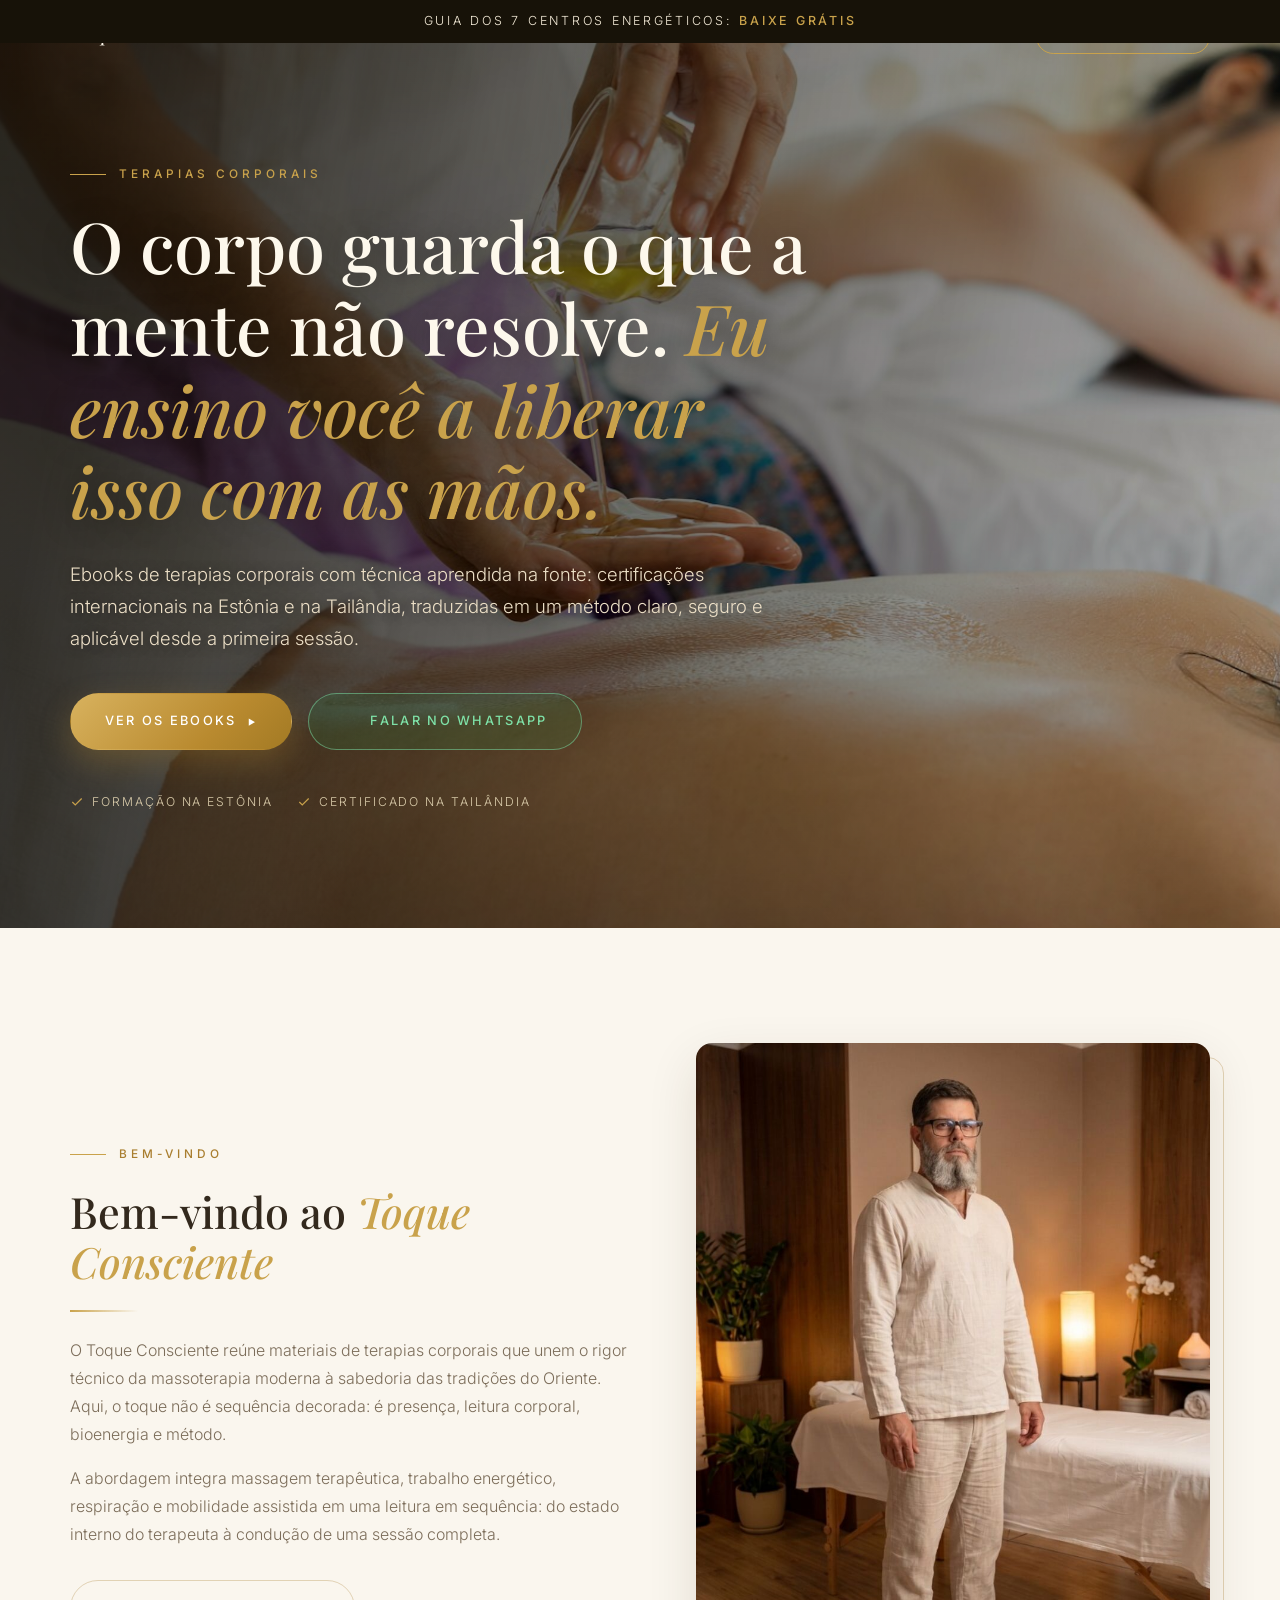
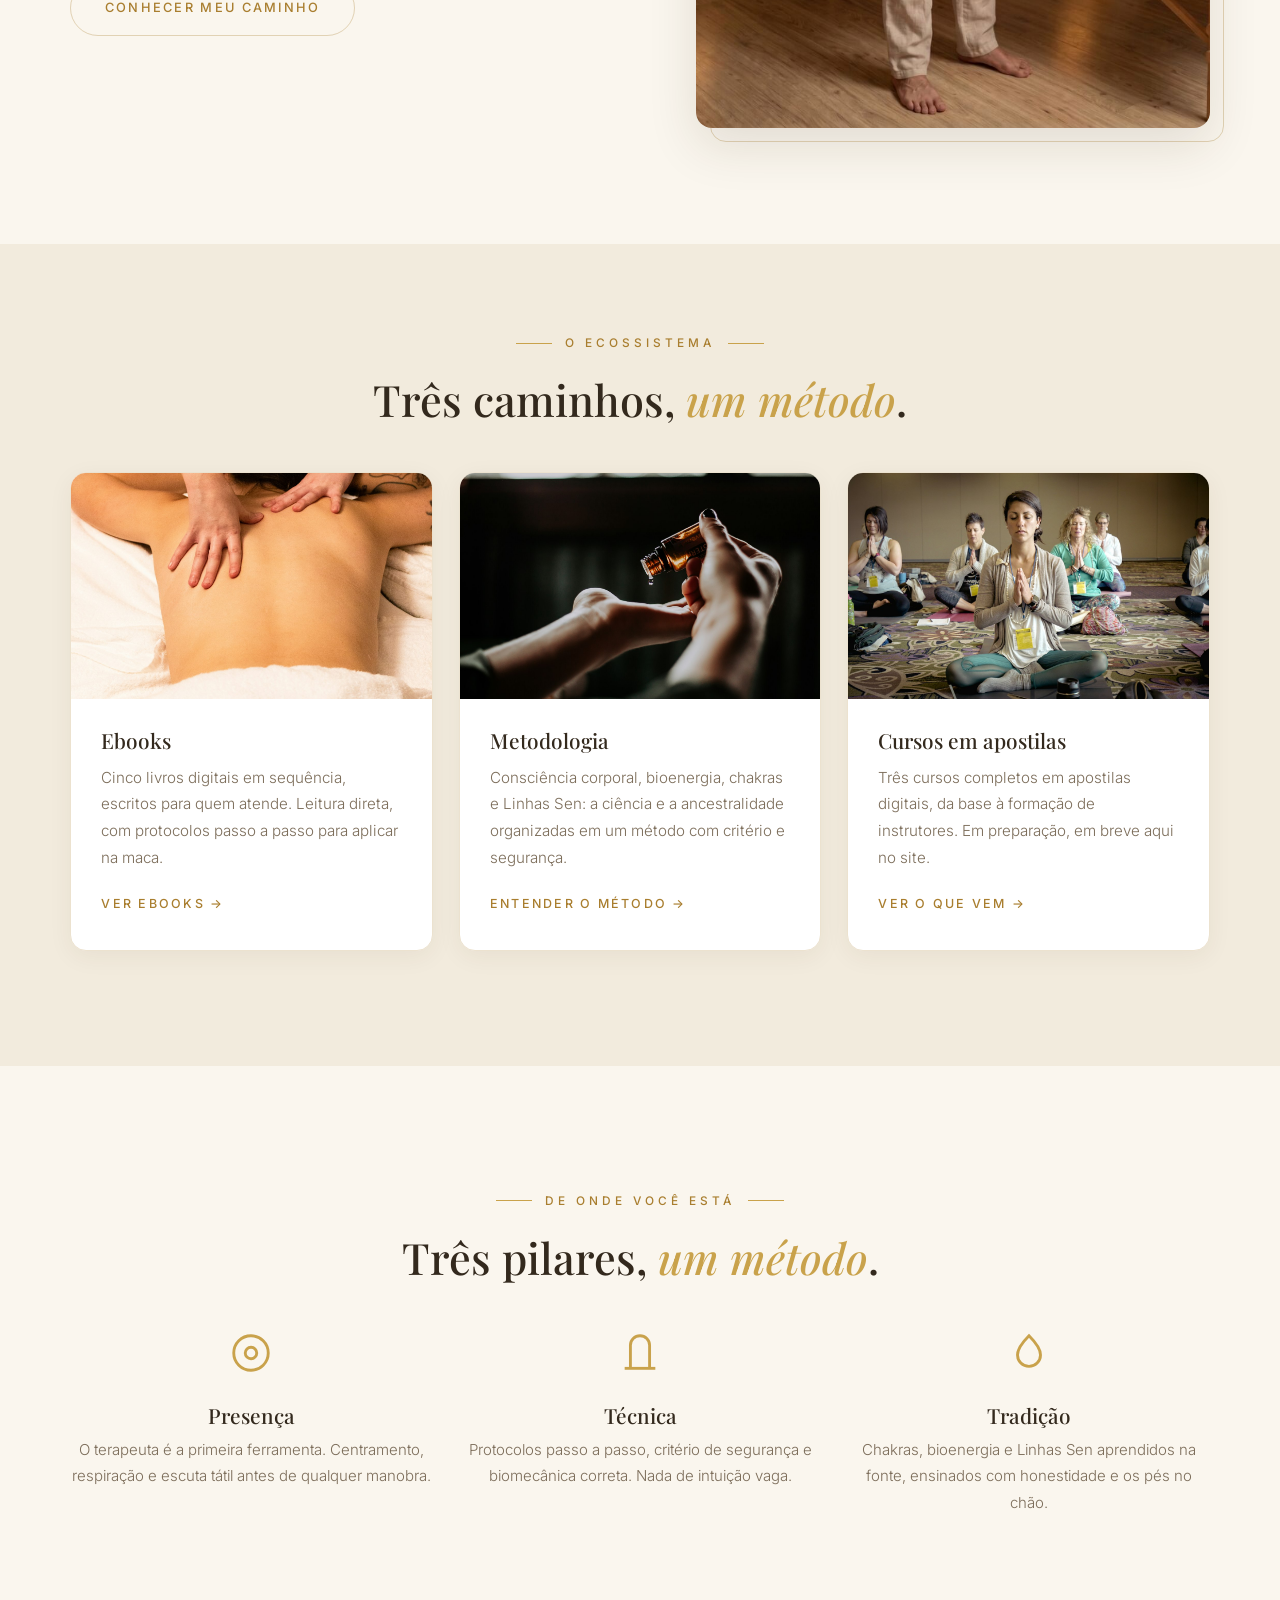
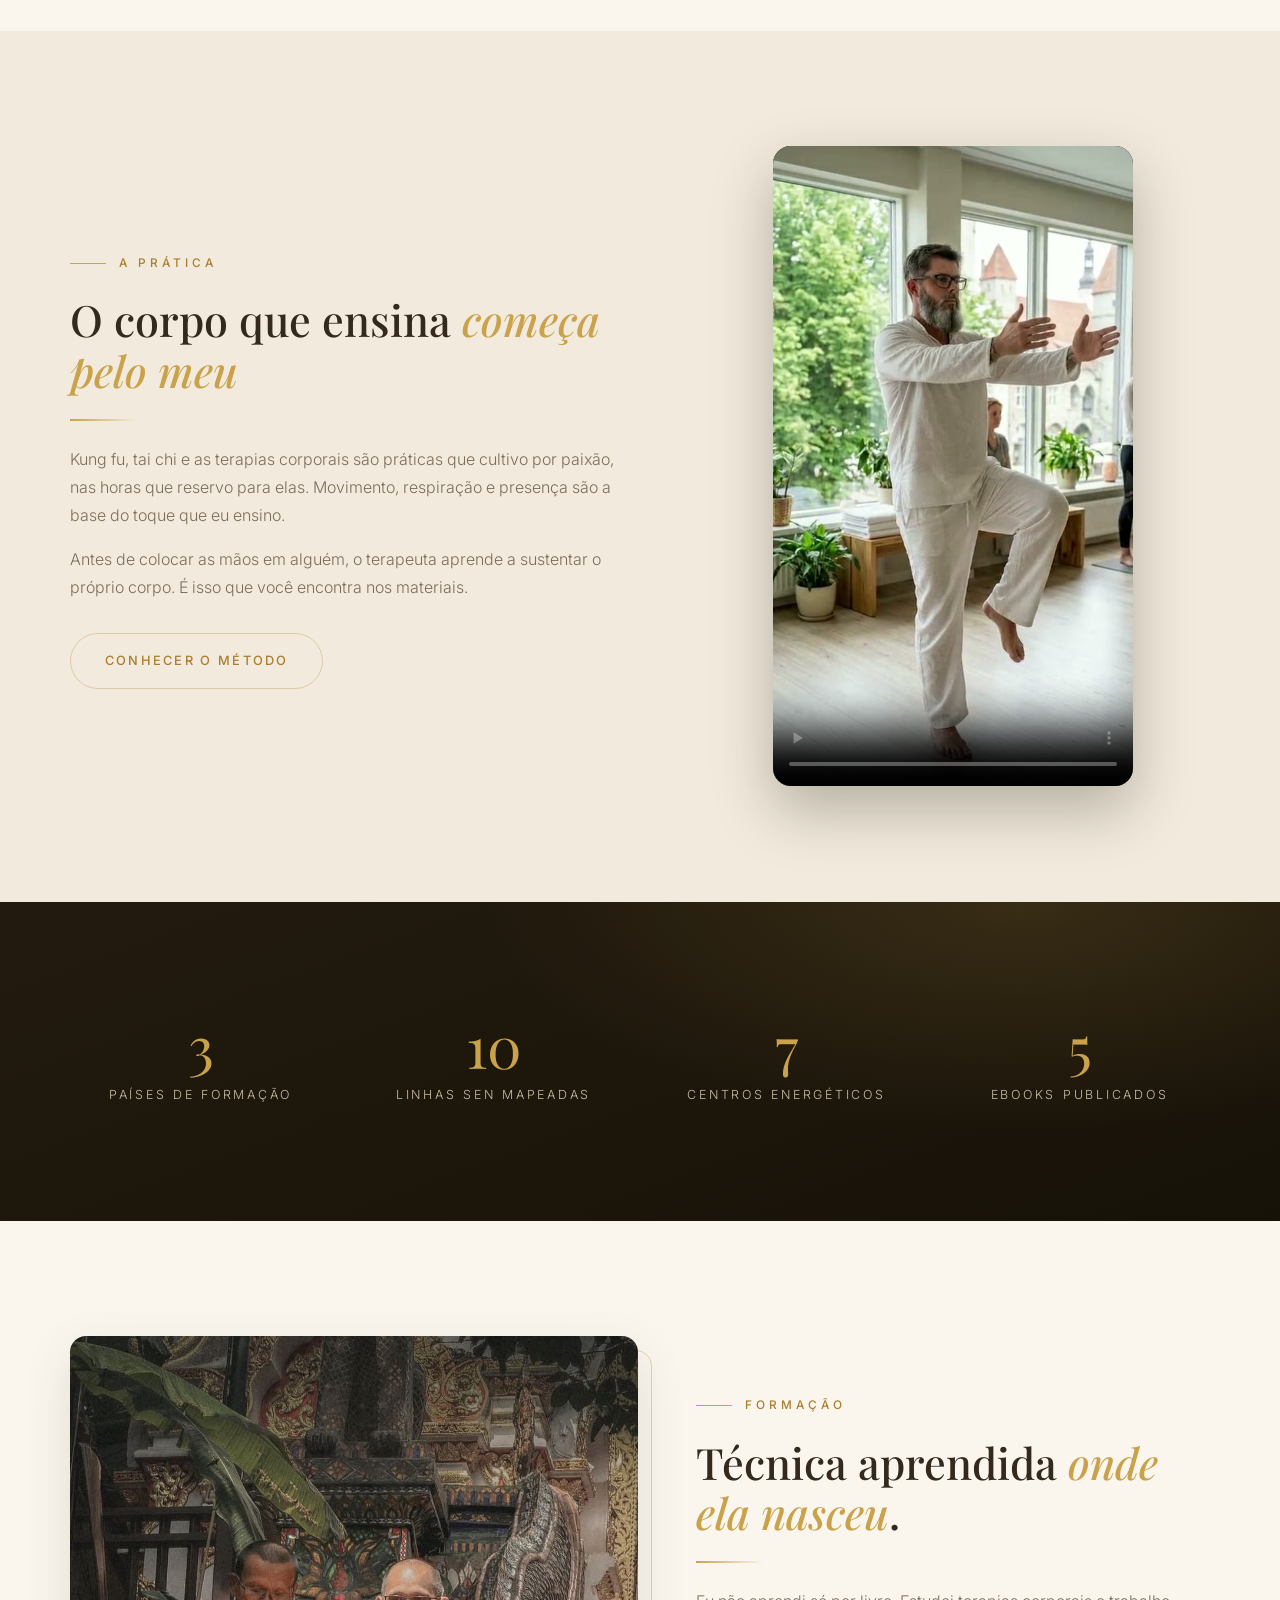
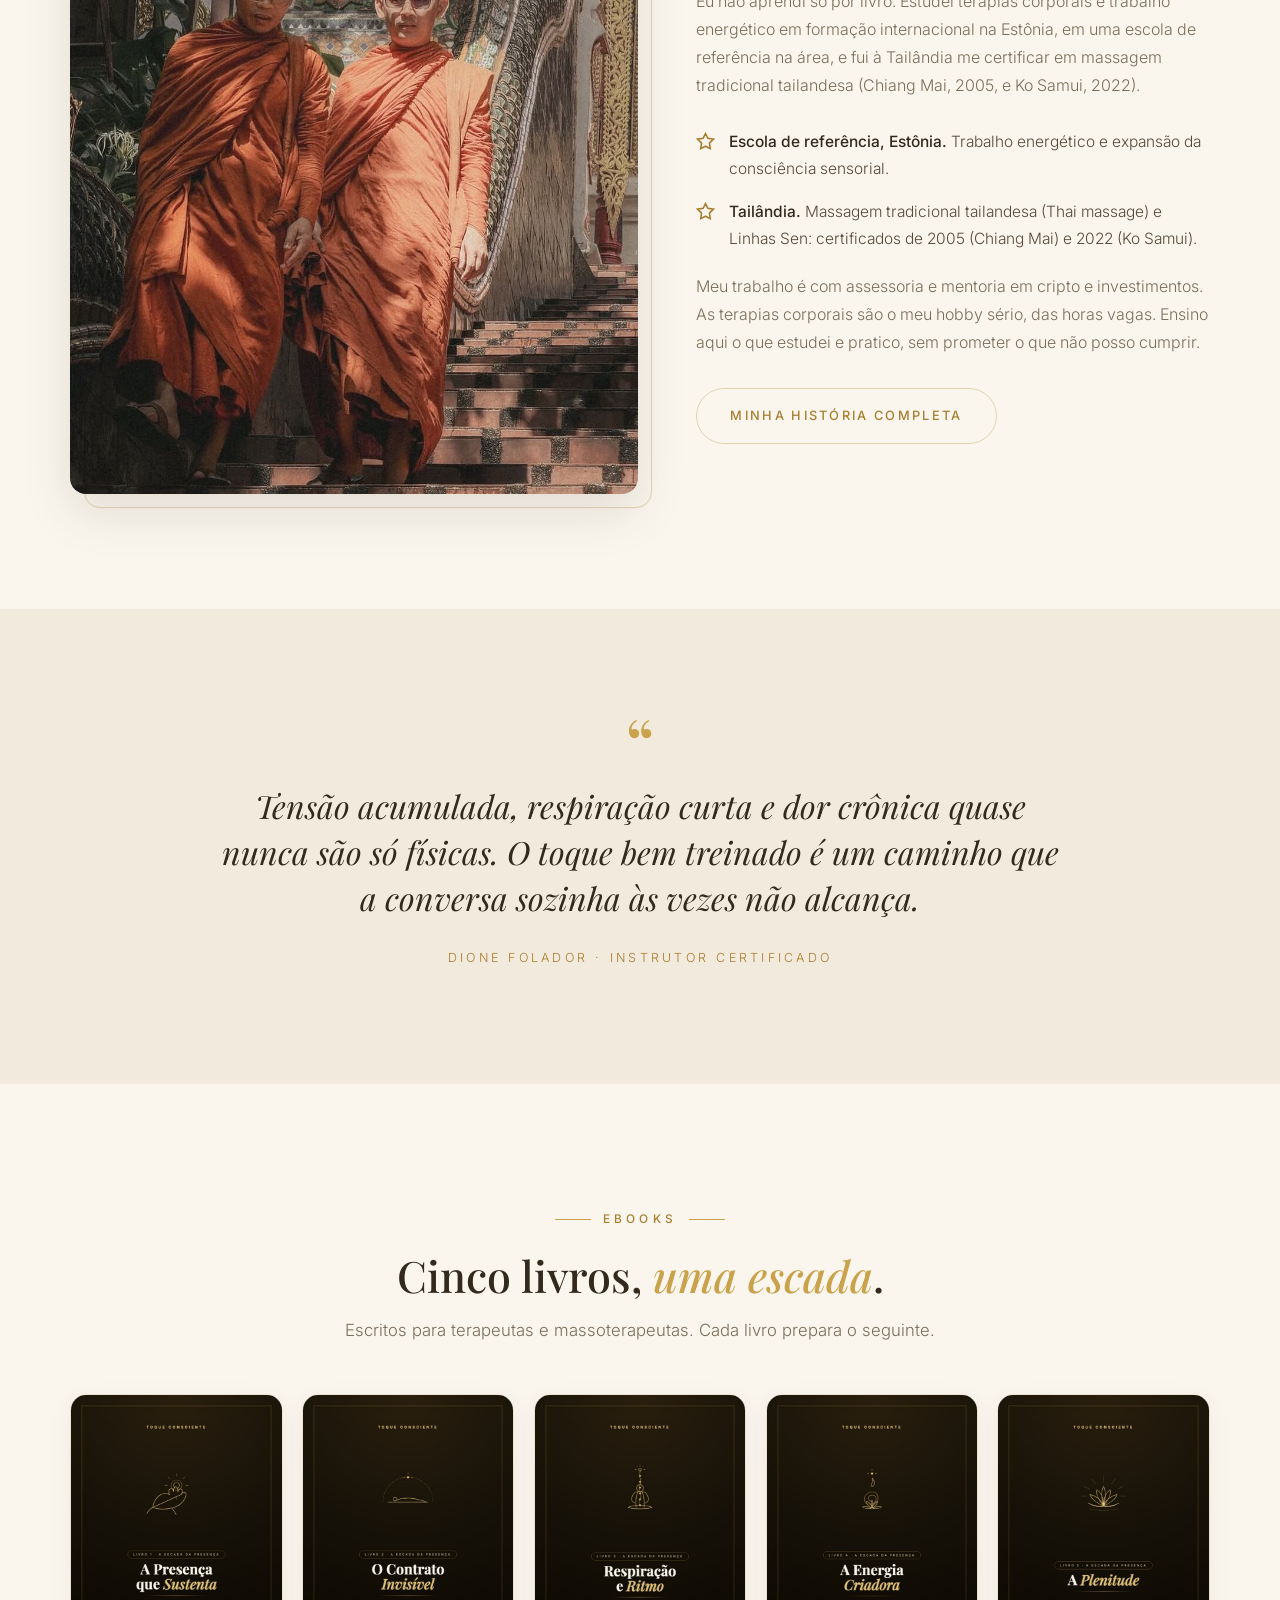
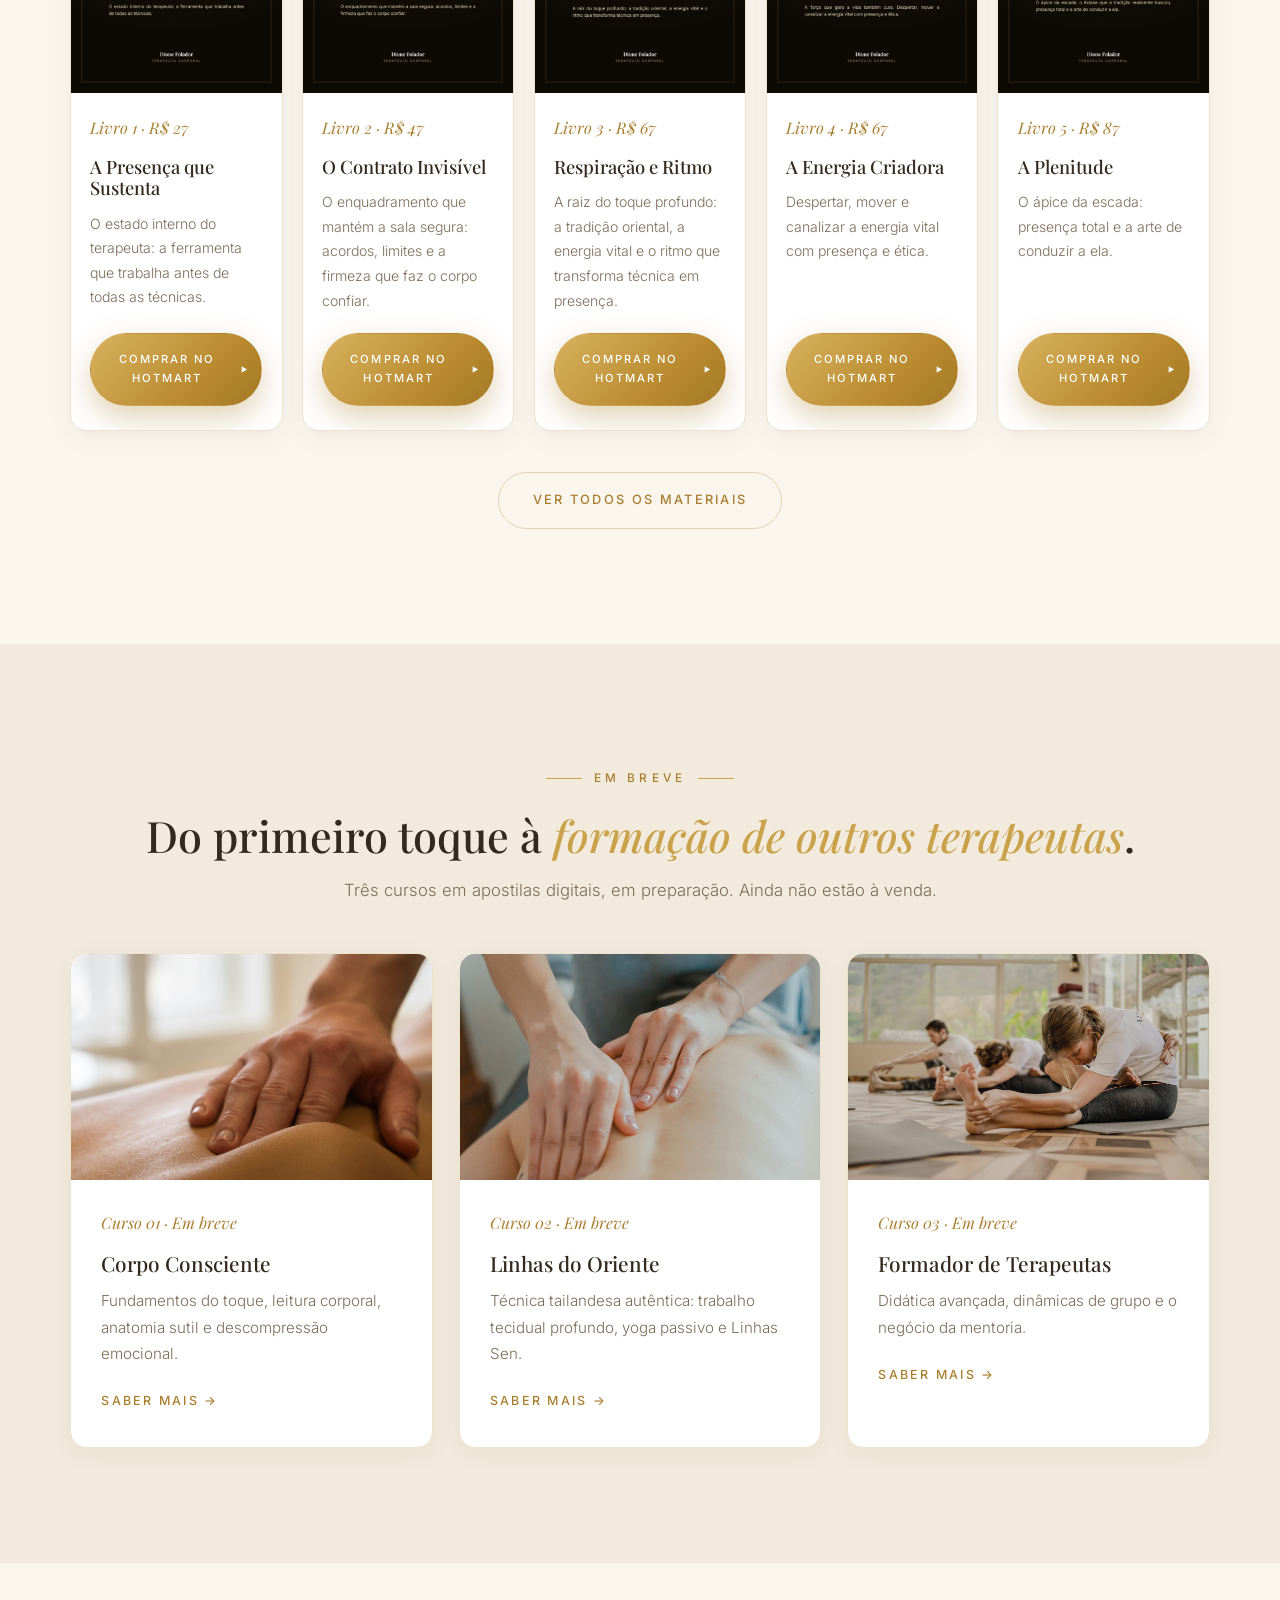
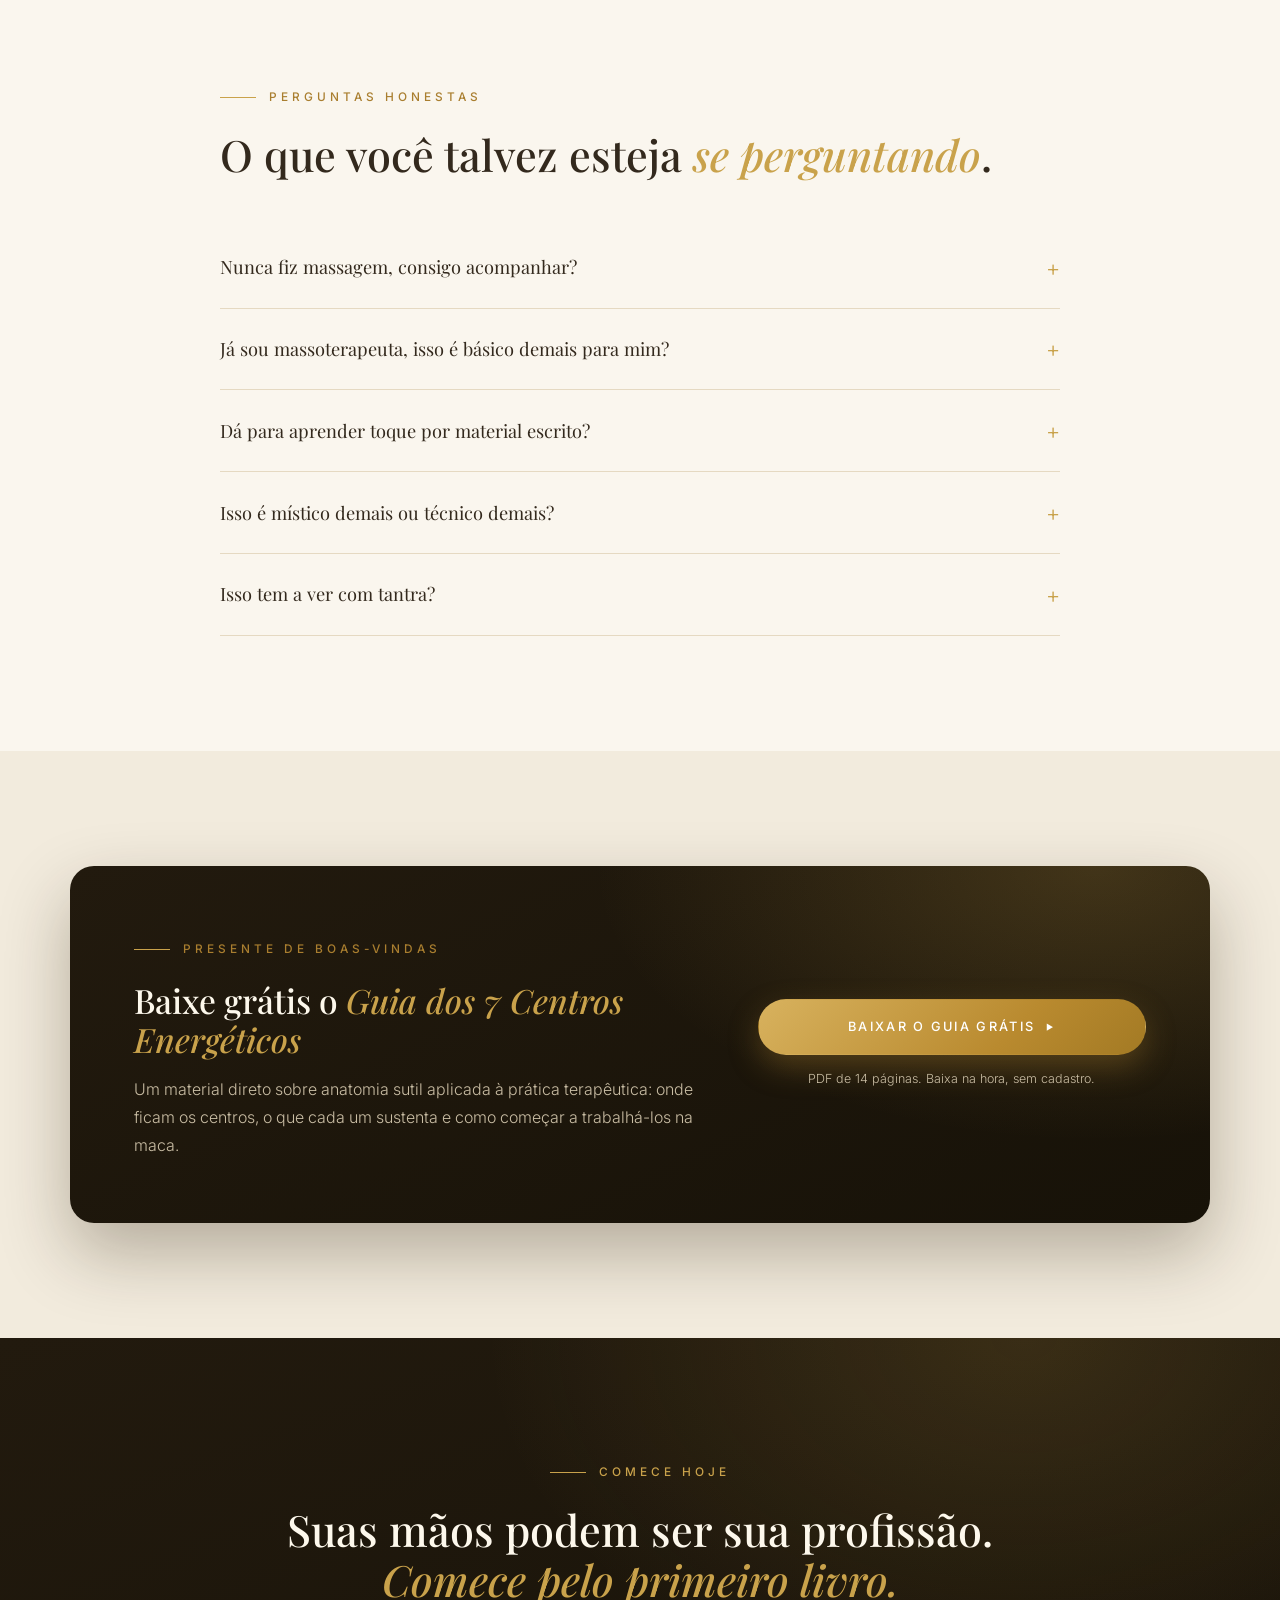
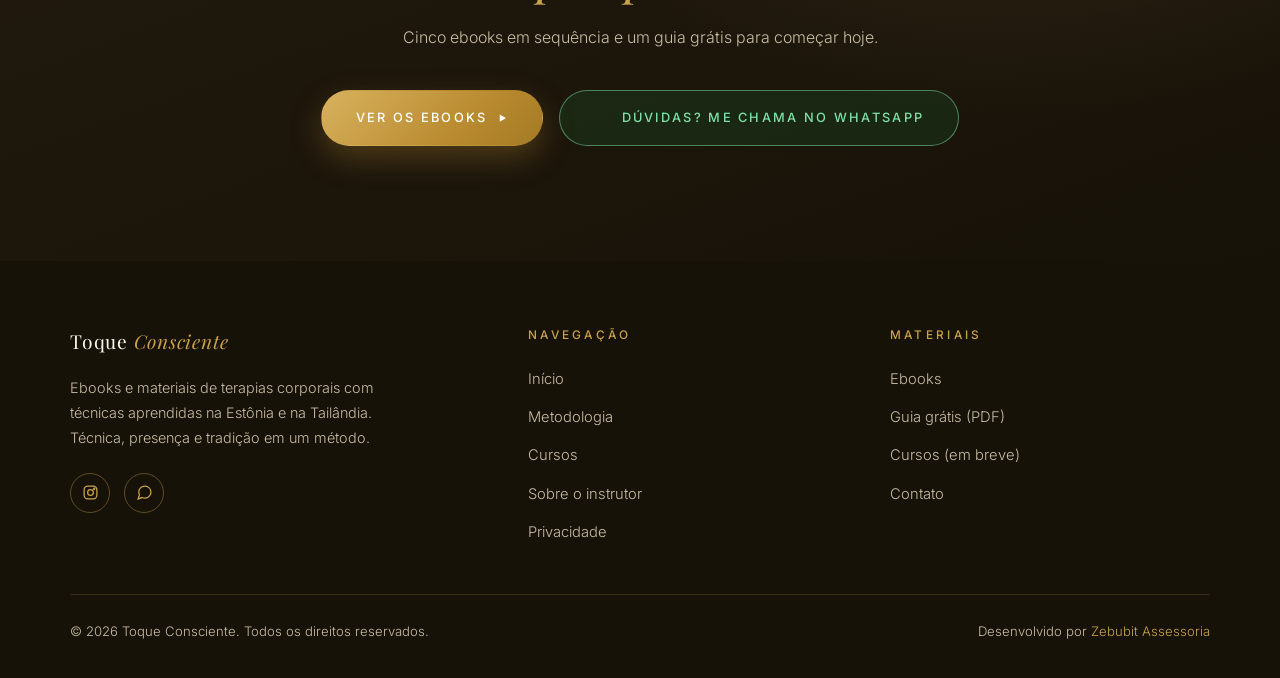
==== commit 1b8bd784: "Ajusta o texto de formação Co-Authored-By: Claude Fable 5.2 <noreply@anthropic.com>" ====
--- a/index.html
+++ b/index.html
@@ -195,10 +195,10 @@
       <span class="eyebrow">Formação</span>
       <h2>Técnica aprendida <em>onde ela nasceu</em>.</h2>
       <hr class="gold-rule">
-      <p style="color:var(--muted);">Eu não aprendi só por livro. Estudei terapias corporais e trabalho energético em formação internacional na Estônia, em uma escola de referência na área, e fui à Tailândia me certificar em massagem tradicional tailandesa (Chiang Mai, 2005; Bangkok, 2013; e Ko Samui, 2022).</p>
+      <p style="color:var(--muted);">Eu não aprendi só por livro. Estudei terapias corporais e trabalho energético em formação internacional na Estônia, em uma escola de referência na área, e fui à Tailândia me certificar em massagem tradicional tailandesa (Chiang Mai, 2005, e Ko Samui, 2022).</p>
       <ul class="cred-list">
         <li><svg viewBox="0 0 24 24" fill="none" stroke-width="2"><path d="M12 2l3 6 7 1-5 5 1 7-6-3-6 3 1-7-5-5 7-1z"/></svg><span><strong>Escola de referência, Estônia.</strong> Trabalho energético e expansão da consciência sensorial.</span></li>
-        <li><svg viewBox="0 0 24 24" fill="none" stroke-width="2"><path d="M12 2l3 6 7 1-5 5 1 7-6-3-6 3 1-7-5-5 7-1z"/></svg><span><strong>Tailândia.</strong> Massagem tradicional tailandesa (Thai massage) e Linhas Sen: certificados de 2005 (Chiang Mai), 2013 (Bangkok) e 2022 (Ko Samui).</span></li>
+        <li><svg viewBox="0 0 24 24" fill="none" stroke-width="2"><path d="M12 2l3 6 7 1-5 5 1 7-6-3-6 3 1-7-5-5 7-1z"/></svg><span><strong>Tailândia.</strong> Massagem tradicional tailandesa (Thai massage) e Linhas Sen: certificados de 2005 (Chiang Mai) e 2022 (Ko Samui).</span></li>
       </ul>
       <p style="color:var(--muted); margin-top:1.2rem;">Meu trabalho é com assessoria e mentoria em cripto e investimentos. As terapias corporais são o meu hobby sério, das horas vagas. Ensino aqui o que estudei e pratico, sem prometer o que não posso cumprir.</p>
       <div class="cta-row" style="margin-top:2rem;">
